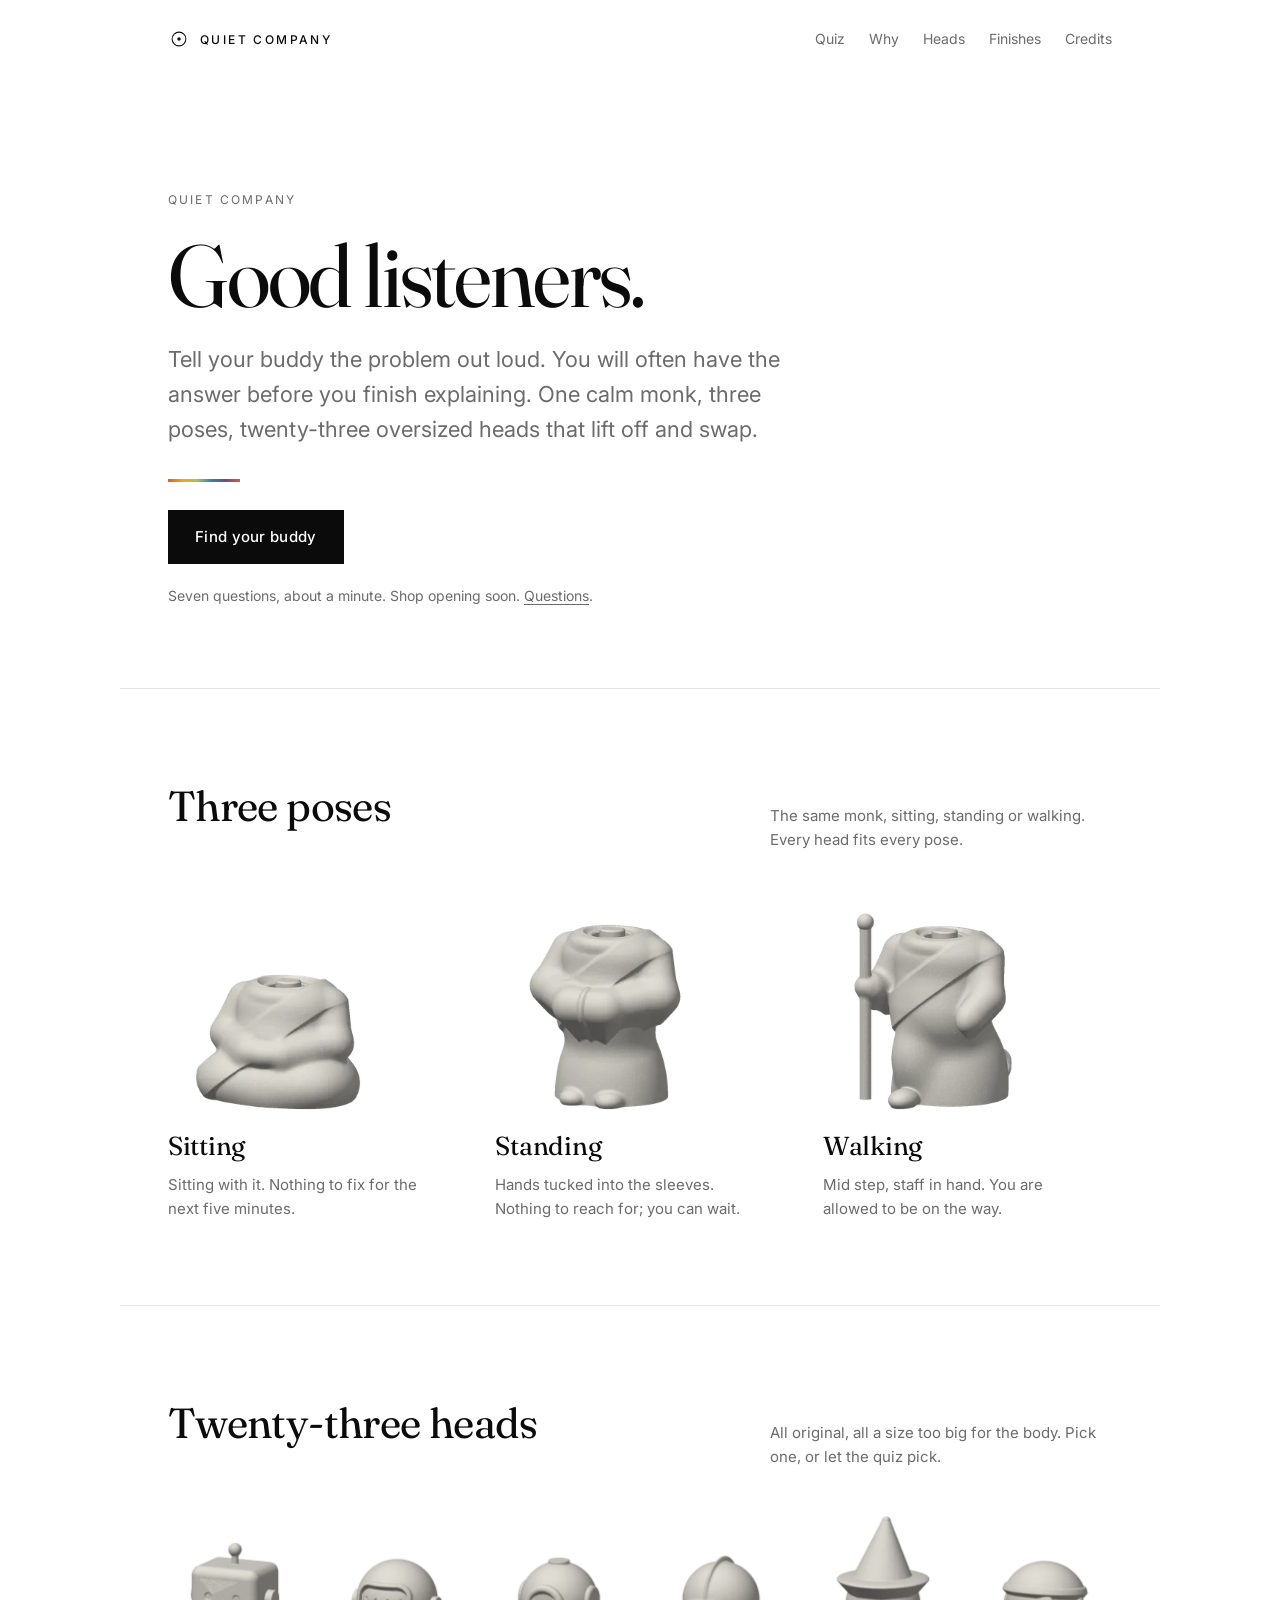
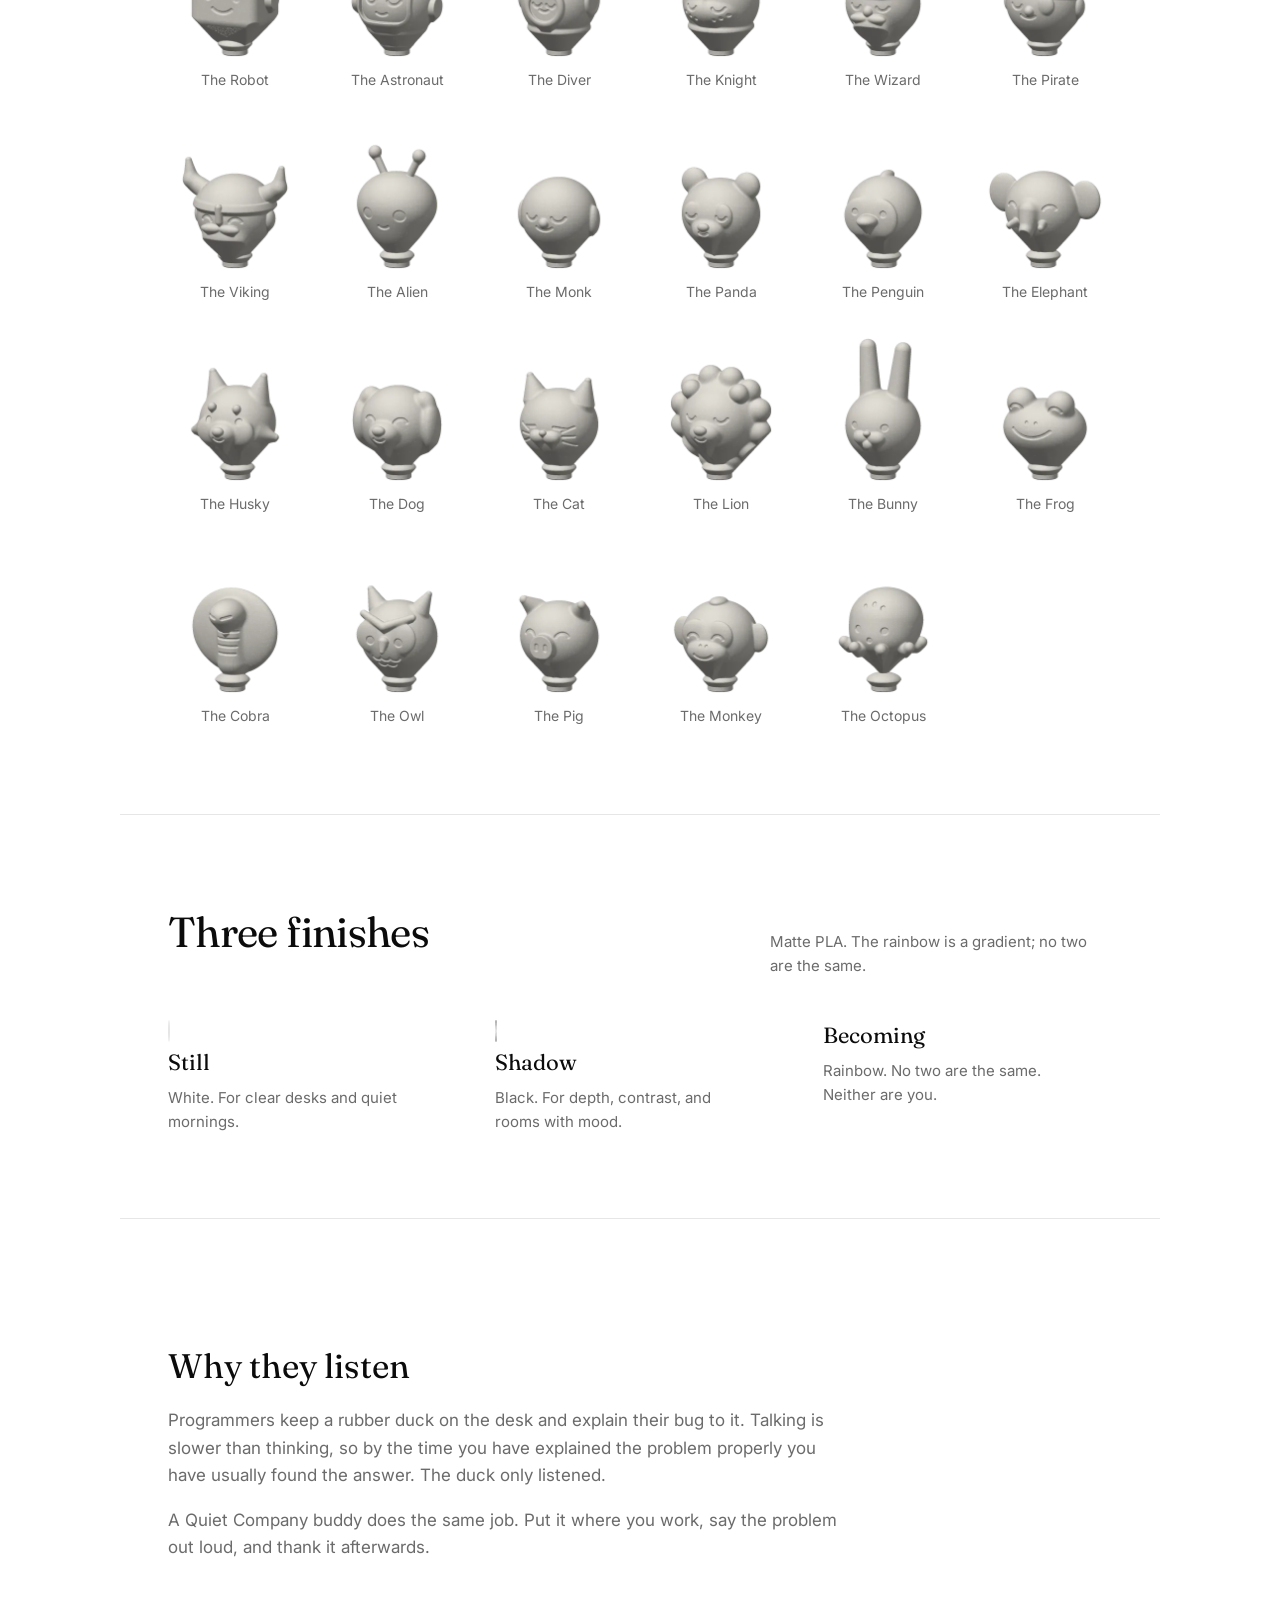
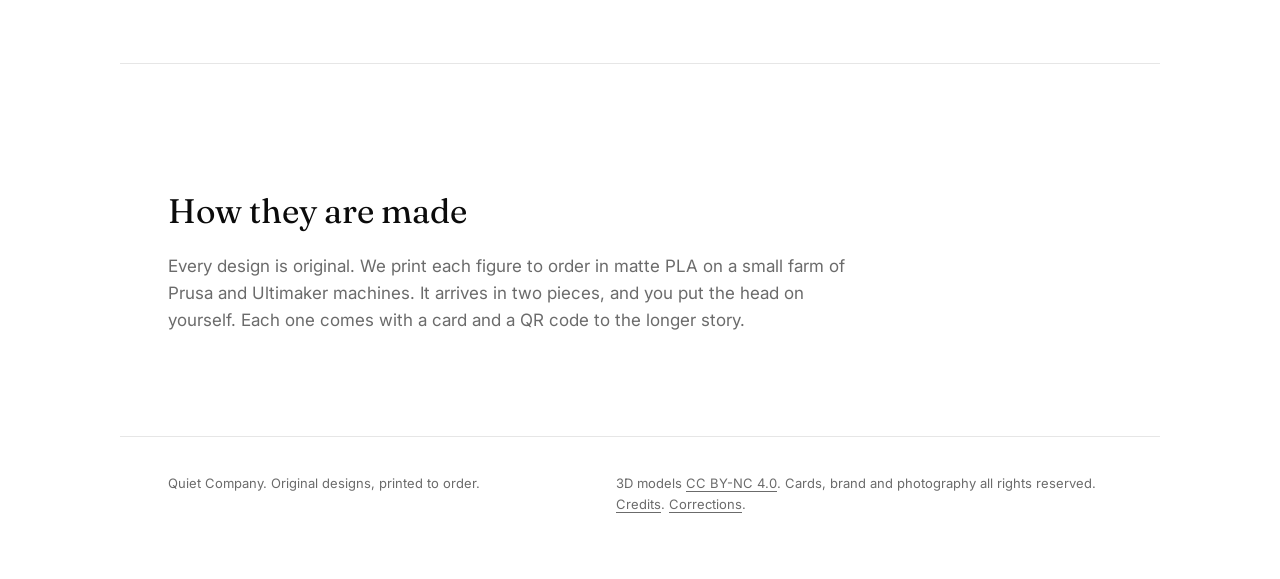
==== index.html @ 7c682c42 "feat: rename to Quiet Company and pitch the buddies as listeners Replace Stillpoint Studio with Quie" ====
<!doctype html>
<html lang="en">
<head>
<meta charset="utf-8">
<meta name="viewport" content="width=device-width, initial-scale=1">
<title>Quiet Company | desk buddies that listen</title>
<meta name="description" content="Desk buddies that listen. One calm monk, three poses, twenty-three oversized heads that swap. Original 3D-printed figures, printed to order.">
<meta name="theme-color" content="#ffffff">
<link rel="icon" href="assets/favicon.svg" type="image/svg+xml">
<link rel="preconnect" href="https://fonts.googleapis.com">
<link rel="preconnect" href="https://fonts.gstatic.com" crossorigin>
<link href="https://fonts.googleapis.com/css2?family=Fraunces:opsz,wght@9..144,400;9..144,500&amp;family=Inter:wght@400;500&amp;display=swap" rel="stylesheet">
<link rel="stylesheet" href="assets/style.css">
<meta property="og:title" content="Quiet Company | desk buddies that listen">
<meta property="og:description" content="Tell your buddy the problem. They listen.">
<meta property="og:type" content="website">
</head>
<body>
<a class="skip" href="#main">Skip to content</a>

<header class="site-header">
  <a class="wordmark" href="index.html" aria-label="Quiet Company home">
    <svg class="mark" viewBox="0 0 32 32" fill="none" aria-hidden="true" focusable="false">
      <circle cx="16" cy="16" r="10" stroke="currentColor" stroke-width="1.5"/>
      <circle cx="16" cy="16" r="2.5" fill="currentColor"/>
    </svg>
    <span>QUIET COMPANY</span>
  </a>
  <nav aria-label="Primary">
    <a href="quiz.html">Quiz</a>
    <a href="#listening">Why</a>
    <a href="#heads">Heads</a>
    <a href="#finishes">Finishes</a>
    <a href="credits.html">Credits</a>
  </nav>
</header>

<main id="main">

  <section class="hero">
    <p class="eyebrow">Quiet Company</p>
    <h1>Good listeners.</h1>
    <p class="lede">Tell your buddy the problem out loud. You will often have the answer before you finish explaining. One calm monk, three poses, twenty-three oversized heads that lift off and swap.</p>
    <div class="rule" aria-hidden="true"></div>
    <p><a class="button" href="quiz.html">Find your buddy</a></p>
    <p class="availability">Seven questions, about a minute. Shop opening soon. <a href="credits.html#contact">Questions</a>.</p>
  </section>

  <section id="poses" class="section">
    <div class="section-head">
      <h2>Three poses</h2>
      <p>The same monk, sitting, standing or walking. Every head fits every pose.</p>
    </div>
    <div class="grid" id="js-poses"></div>
  </section>

  <section id="heads" class="section">
    <div class="section-head">
      <h2>Twenty-three heads</h2>
      <p>All original, all a size too big for the body. Pick one, or let the quiz pick.</p>
    </div>
    <div class="tiles" id="js-gallery"></div>
    <noscript><p class="lede">The gallery and the quiz need JavaScript. Nothing is tracked and nothing is sent anywhere.</p></noscript>
  </section>

  <section id="finishes" class="section">
    <div class="section-head">
      <h2>Three finishes</h2>
      <p>Matte PLA. The rainbow is a gradient; no two are the same.</p>
    </div>
    <div class="finishes">
      <div class="finish">
        <span class="swatch still" aria-hidden="true"></span>
        <h3>Still</h3>
        <p>White. For clear desks and quiet mornings.</p>
      </div>
      <div class="finish">
        <span class="swatch shadow" aria-hidden="true"></span>
        <h3>Shadow</h3>
        <p>Black. For depth, contrast, and rooms with mood.</p>
      </div>
      <div class="finish">
        <span class="swatch becoming" aria-hidden="true"></span>
        <h3>Becoming</h3>
        <p>Rainbow. No two are the same. Neither are you.</p>
      </div>
    </div>
  </section>

  <section id="listening" class="section prose">
    <h2>Why they listen</h2>
    <p>Programmers keep a rubber duck on the desk and explain their bug to it. Talking is slower than thinking, so by the time you have explained the problem properly you have usually found the answer. The duck only listened.</p>
    <p>A Quiet Company buddy does the same job. Put it where you work, say the problem out loud, and thank it afterwards.</p>
  </section>

  <section class="section prose">
    <h2>How they are made</h2>
    <p>Every design is original. We print each figure to order in matte PLA on a small farm of Prusa and Ultimaker machines. It arrives in two pieces, and you put the head on yourself. Each one comes with a card and a QR code to the longer story.</p>
  </section>

</main>

<footer class="site-footer">
  <p>Quiet Company. Original designs, printed to order.</p>
  <p>3D models <a href="credits.html#models">CC BY-NC 4.0</a>. Cards, brand and photography all rights reserved. <a href="credits.html">Credits</a>. <a href="https://github.com/michael-borck/quiet-company-open/issues">Corrections</a>.</p>
</footer>

<script src="assets/buddies.js"></script>
<script src="assets/site.js"></script>
</body>
</html>
---- assets/style.css ----
:root {
  --paper: #ffffff;
  --ink: #0b0b0b;
  --muted: #6b6b6b;
  --line: #e6e6e6;
  --rainbow: linear-gradient(90deg, #e4572e, #f3a712, #a8c256, #2e86ab, #6a4c93, #e4572e);
  --max: 1040px;
  --pad: clamp(20px, 5vw, 48px);
  --sans: "Inter", -apple-system, BlinkMacSystemFont, "Segoe UI", Helvetica, Arial, sans-serif;
  --serif: "Fraunces", Georgia, "Times New Roman", serif;
}

@media (prefers-color-scheme: dark) {
  :root {
    --paper: #0b0b0b;
    --ink: #f4f4f4;
    --muted: #a3a3a3;
    --line: #242424;
  }
}

*, *::before, *::after { box-sizing: border-box; }

html { scroll-behavior: smooth; }

body {
  margin: 0;
  background: var(--paper);
  color: var(--ink);
  font-family: var(--sans);
  font-size: 17px;
  line-height: 1.6;
  -webkit-font-smoothing: antialiased;
  text-rendering: optimizeLegibility;
}

a { color: inherit; }
img, svg { display: block; max-width: 100%; }

.skip {
  position: absolute;
  left: -9999px;
  top: 0;
  z-index: 10;
  padding: 12px 16px;
  background: var(--ink);
  color: var(--paper);
}
.skip:focus { left: 16px; top: 16px; }

:focus-visible { outline: 2px solid var(--ink); outline-offset: 4px; }

/* Header */

.site-header {
  max-width: var(--max);
  margin: 0 auto;
  padding: 28px var(--pad);
  display: flex;
  align-items: center;
  justify-content: space-between;
  gap: 24px;
}

.wordmark {
  display: inline-flex;
  align-items: center;
  gap: 10px;
  text-decoration: none;
  font-size: 12px;
  font-weight: 500;
  letter-spacing: 0.2em;
}

.mark { width: 22px; height: 22px; color: var(--ink); }

nav { display: flex; gap: 24px; font-size: 14px; }
nav a { color: var(--muted); text-decoration: none; }
nav a:hover { color: var(--ink); }

/* Type */

h1, h2, h3 { font-family: var(--serif); font-weight: 400; }

.eyebrow {
  margin: 0 0 22px;
  font-size: 12px;
  letter-spacing: 0.18em;
  text-transform: uppercase;
  color: var(--muted);
}

/* Home */

.hero {
  max-width: var(--max);
  margin: 0 auto;
  padding: clamp(48px, 9vw, 112px) var(--pad) clamp(40px, 7vw, 80px);
}

.hero h1 {
  margin: 0 0 24px;
  font-size: clamp(42px, 7.2vw, 88px);
  line-height: 0.98;
  letter-spacing: -0.025em;
  max-width: 13ch;
  text-wrap: balance;
}

.lede {
  margin: 0 0 32px;
  max-width: 44ch;
  font-size: clamp(18px, 2.2vw, 22px);
  color: var(--muted);
}

.rule {
  width: 72px;
  height: 3px;
  margin: 0 0 28px;
  background: var(--rainbow);
}

.availability { margin: 0; font-size: 14px; color: var(--muted); }
.availability a { text-underline-offset: 3px; }

.section {
  max-width: var(--max);
  margin: 0 auto;
  padding: clamp(44px, 7vw, 84px) var(--pad);
  border-top: 1px solid var(--line);
}

.section-head {
  display: flex;
  align-items: baseline;
  justify-content: space-between;
  gap: 28px;
  margin-bottom: 40px;
}

.section-head h2 {
  margin: 0;
  font-size: clamp(30px, 4vw, 42px);
  letter-spacing: -0.015em;
}

.section-head p {
  margin: 0;
  max-width: 38ch;
  font-size: 15px;
  color: var(--muted);
}

.grid {
  display: grid;
  grid-template-columns: repeat(3, 1fr);
  gap: clamp(20px, 3vw, 40px);
}

.card { display: block; padding-top: 8px; text-decoration: none; }
.card svg { width: 100%; max-width: 170px; height: auto; margin: 0 0 22px; color: var(--ink); }
.card h3 { margin: 0 0 6px; font-size: 26px; letter-spacing: -0.01em; }
.card p { margin: 0 0 16px; max-width: 30ch; font-size: 15px; color: var(--muted); }

.more {
  font-size: 12px;
  letter-spacing: 0.08em;
  text-transform: uppercase;
  color: var(--muted);
}
.card:hover .more { color: var(--ink); text-decoration: underline; text-underline-offset: 4px; }

.finishes {
  display: grid;
  grid-template-columns: repeat(3, 1fr);
  gap: clamp(20px, 3vw, 40px);
}

.finish h3 { margin: 0 0 6px; font-size: 22px; }
.finish p { margin: 0; max-width: 28ch; font-size: 15px; color: var(--muted); }

.swatch {
  width: 44px;
  height: 44px;
  margin-bottom: 18px;
  border-radius: 50%;
  border: 1px solid var(--line);
}
.swatch.still { background: #ffffff; }
.swatch.shadow { background: #0b0b0b; }
.swatch.becoming { background: var(--rainbow); border: 0; }

.prose h2 { margin: 36px 0 14px; font-size: clamp(26px, 3.2vw, 34px); }
.prose p { margin: 0 0 18px; max-width: 62ch; color: var(--muted); }
.prose h1 + p { font-size: clamp(18px, 2.2vw, 21px); }
.prose a { text-underline-offset: 3px; }

/* Figure pages */

.figure {
  max-width: var(--max);
  margin: 0 auto;
  padding: clamp(32px, 6vw, 72px) var(--pad) clamp(48px, 8vw, 96px);
  display: grid;
  grid-template-columns: minmax(0, 320px) minmax(0, 1fr);
  gap: clamp(32px, 6vw, 72px);
  align-items: start;
}

.figure-art svg { width: 100%; height: auto; color: var(--ink); }

.figure-copy h1 {
  margin: 0 0 14px;
  font-size: clamp(42px, 6vw, 68px);
  line-height: 1;
  letter-spacing: -0.02em;
}

.figure-copy .lede { margin-bottom: 28px; }
.figure-copy p { max-width: 56ch; }

.figure-copy h2 {
  margin: 34px 0 8px;
  font-family: var(--sans);
  font-size: 12px;
  font-weight: 500;
  letter-spacing: 0.16em;
  text-transform: uppercase;
  color: var(--muted);
}

.practice {
  margin: 28px 0;
  padding-left: 18px;
  border-left: 2px solid var(--ink);
}
.practice p { margin: 0; color: var(--ink); }

.specs { list-style: none; padding: 0; margin: 0; font-size: 15px; }
.specs li {
  display: flex;
  justify-content: space-between;
  gap: 20px;
  padding: 9px 0;
  border-bottom: 1px solid var(--line);
  color: var(--muted);
}
.specs li span:first-child { color: var(--ink); }

.back {
  display: inline-block;
  margin-top: 40px;
  font-size: 13px;
  letter-spacing: 0.06em;
  text-transform: uppercase;
  text-decoration: none;
  color: var(--muted);
}
.back:hover { color: var(--ink); }

/* Simple pages */

.page {
  max-width: var(--max);
  margin: 0 auto;
  padding: clamp(48px, 8vw, 96px) var(--pad);
}

.page h1 {
  margin: 0 0 24px;
  font-size: clamp(40px, 6vw, 64px);
  line-height: 1.02;
  letter-spacing: -0.02em;
}

.notfound {
  max-width: var(--max);
  margin: 0 auto;
  padding: clamp(64px, 12vw, 160px) var(--pad);
  min-height: 50vh;
}
.notfound h1 { margin: 0 0 18px; font-size: clamp(42px, 8vw, 80px); }
.notfound p { max-width: 40ch; color: var(--muted); }

/* Footer */

.site-footer {
  max-width: var(--max);
  margin: 0 auto;
  padding: 36px var(--pad) 64px;
  border-top: 1px solid var(--line);
  display: flex;
  justify-content: space-between;
  gap: 24px;
  flex-wrap: wrap;
  font-size: 13px;
  color: var(--muted);
}
.site-footer p { margin: 0; max-width: 62ch; }
.site-footer a { text-underline-offset: 3px; }

.small { font-size: 12px; }


/* Buttons, gallery, quiz, buddy card */

.button {
  display: inline-block;
  padding: 14px 26px;
  border: 1.5px solid var(--ink);
  background: var(--ink);
  color: var(--paper);
  font-size: 15px;
  font-weight: 500;
  letter-spacing: 0.02em;
  text-decoration: none;
}
.button:hover { background: var(--paper); color: var(--ink); }
.hero .button { margin-bottom: 4px; }

img { height: auto; }

.pose img { width: 100%; max-width: 220px; margin: 0 0 14px; }
.pose h3 { margin: 0 0 6px; font-size: 26px; letter-spacing: -0.01em; }
.pose p { margin: 0; max-width: 30ch; font-size: 15px; color: var(--muted); }

.tiles {
  display: grid;
  grid-template-columns: repeat(auto-fill, minmax(132px, 1fr));
  gap: clamp(14px, 2.4vw, 28px);
}
.tile { display: block; text-decoration: none; text-align: center; }
.tile img { width: 100%; max-width: 150px; margin: 0 auto 8px; transition: transform 0.2s ease; }
.tile:hover img { transform: translateY(-4px); }
.tile-name { font-size: 14px; color: var(--muted); }
.tile:hover .tile-name { color: var(--ink); text-decoration: underline; text-underline-offset: 4px; }

.quiz { max-width: 720px; min-height: 60vh; }
.quiz-q { outline: none; }
.options { display: grid; gap: 12px; margin: 8px 0 28px; }
.option {
  width: 100%;
  padding: 16px 20px;
  border: 1px solid var(--line);
  background: transparent;
  color: var(--ink);
  font: inherit;
  text-align: left;
  cursor: pointer;
}
.option:hover, .option:focus-visible { border-color: var(--ink); }
button.plain { border: 0; background: none; padding: 0; margin-top: 0; font-family: inherit; cursor: pointer; }

.buddy-art img { width: 100%; max-width: 300px; margin: 0 auto; }
.switch { display: flex; gap: 0; margin: 0 0 18px; flex-wrap: wrap; }
.switch a {
  padding: 8px 16px;
  border: 1px solid var(--line);
  margin-right: -1px;
  font-size: 14px;
  color: var(--muted);
  text-decoration: none;
}
.switch a:hover { color: var(--ink); }
.switch a.on { border-color: var(--ink); color: var(--ink); position: relative; }
.links { display: flex; gap: 28px; flex-wrap: wrap; margin: 0; }

@media (prefers-reduced-motion: reduce) {
  .tile img { transition: none; }
}

/* Responsive */

@media (max-width: 760px) {
  .grid, .finishes { grid-template-columns: 1fr; }
  .section-head { display: block; }
  .section-head p { margin-top: 10px; }
  .figure { grid-template-columns: 1fr; }
  .figure-art { max-width: 240px; }
  nav { gap: 16px; }
}

@media (prefers-reduced-motion: reduce) {
  html { scroll-behavior: auto; }
}
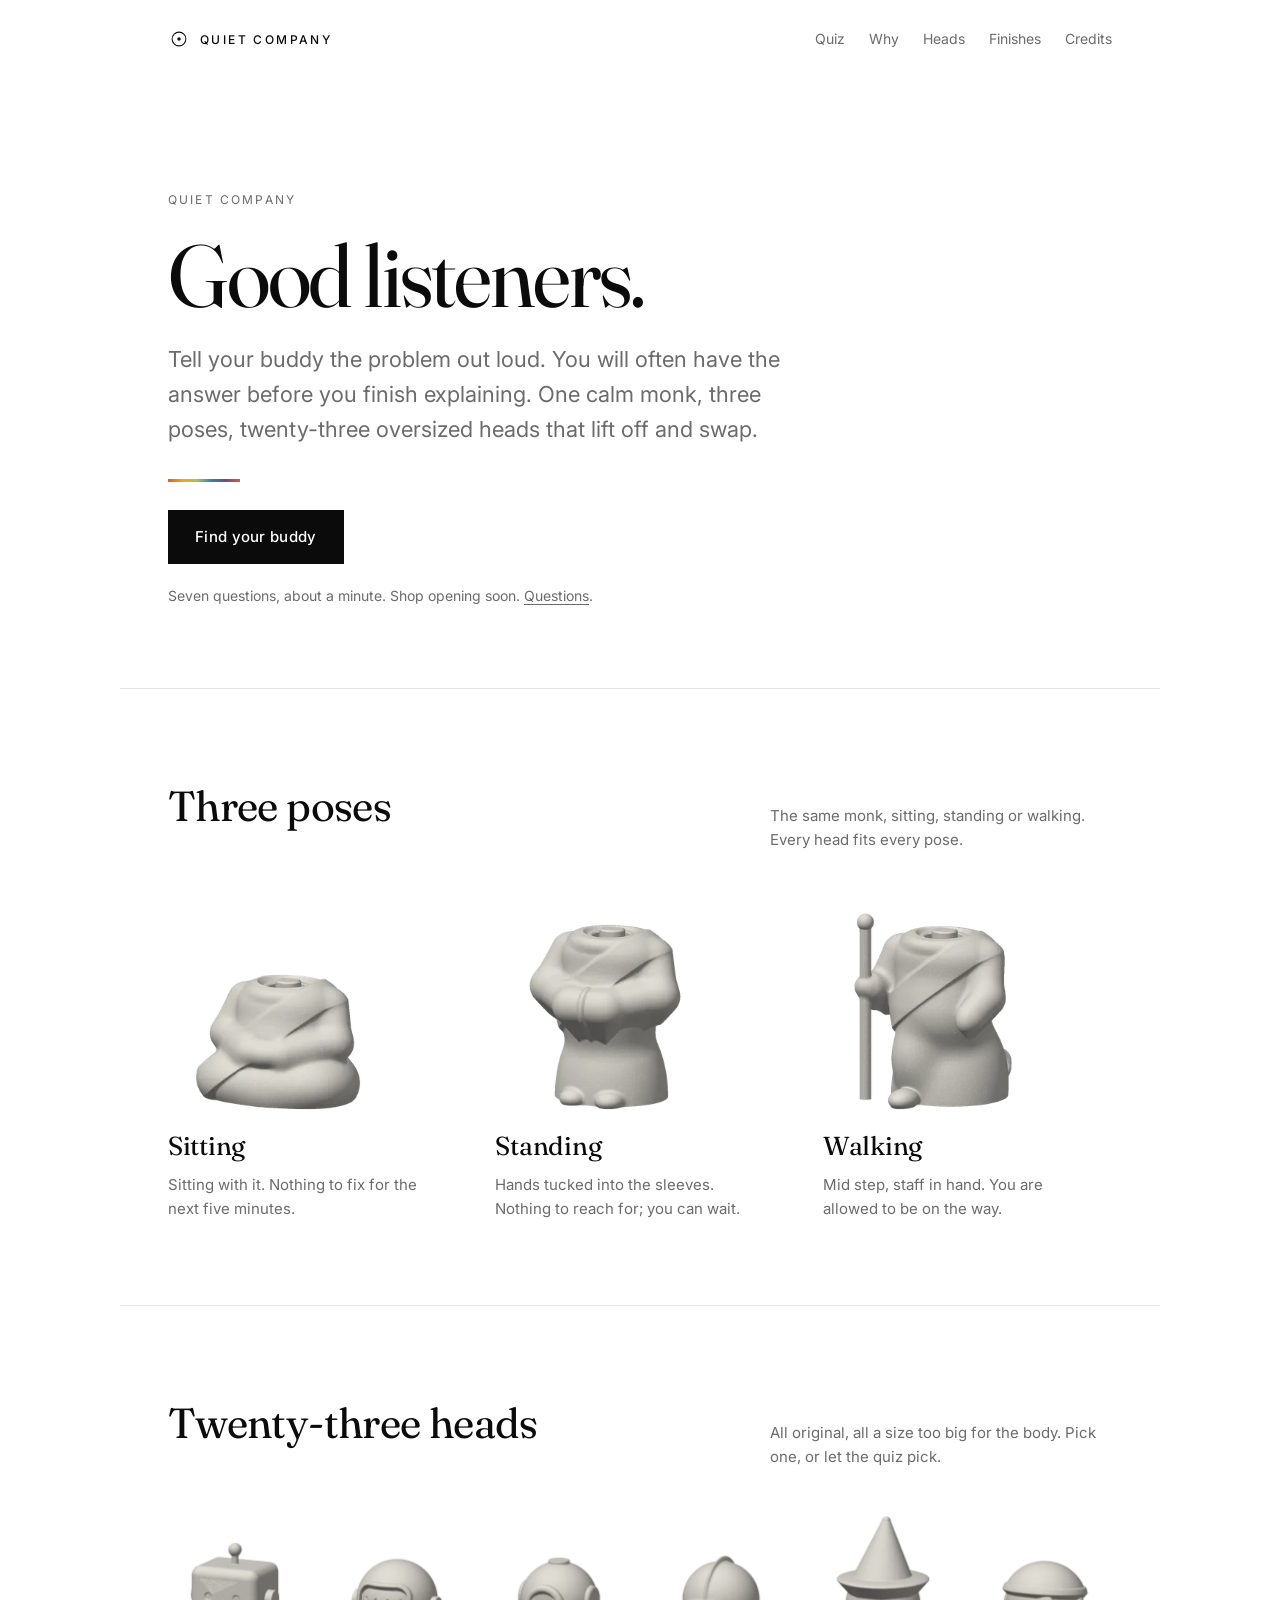
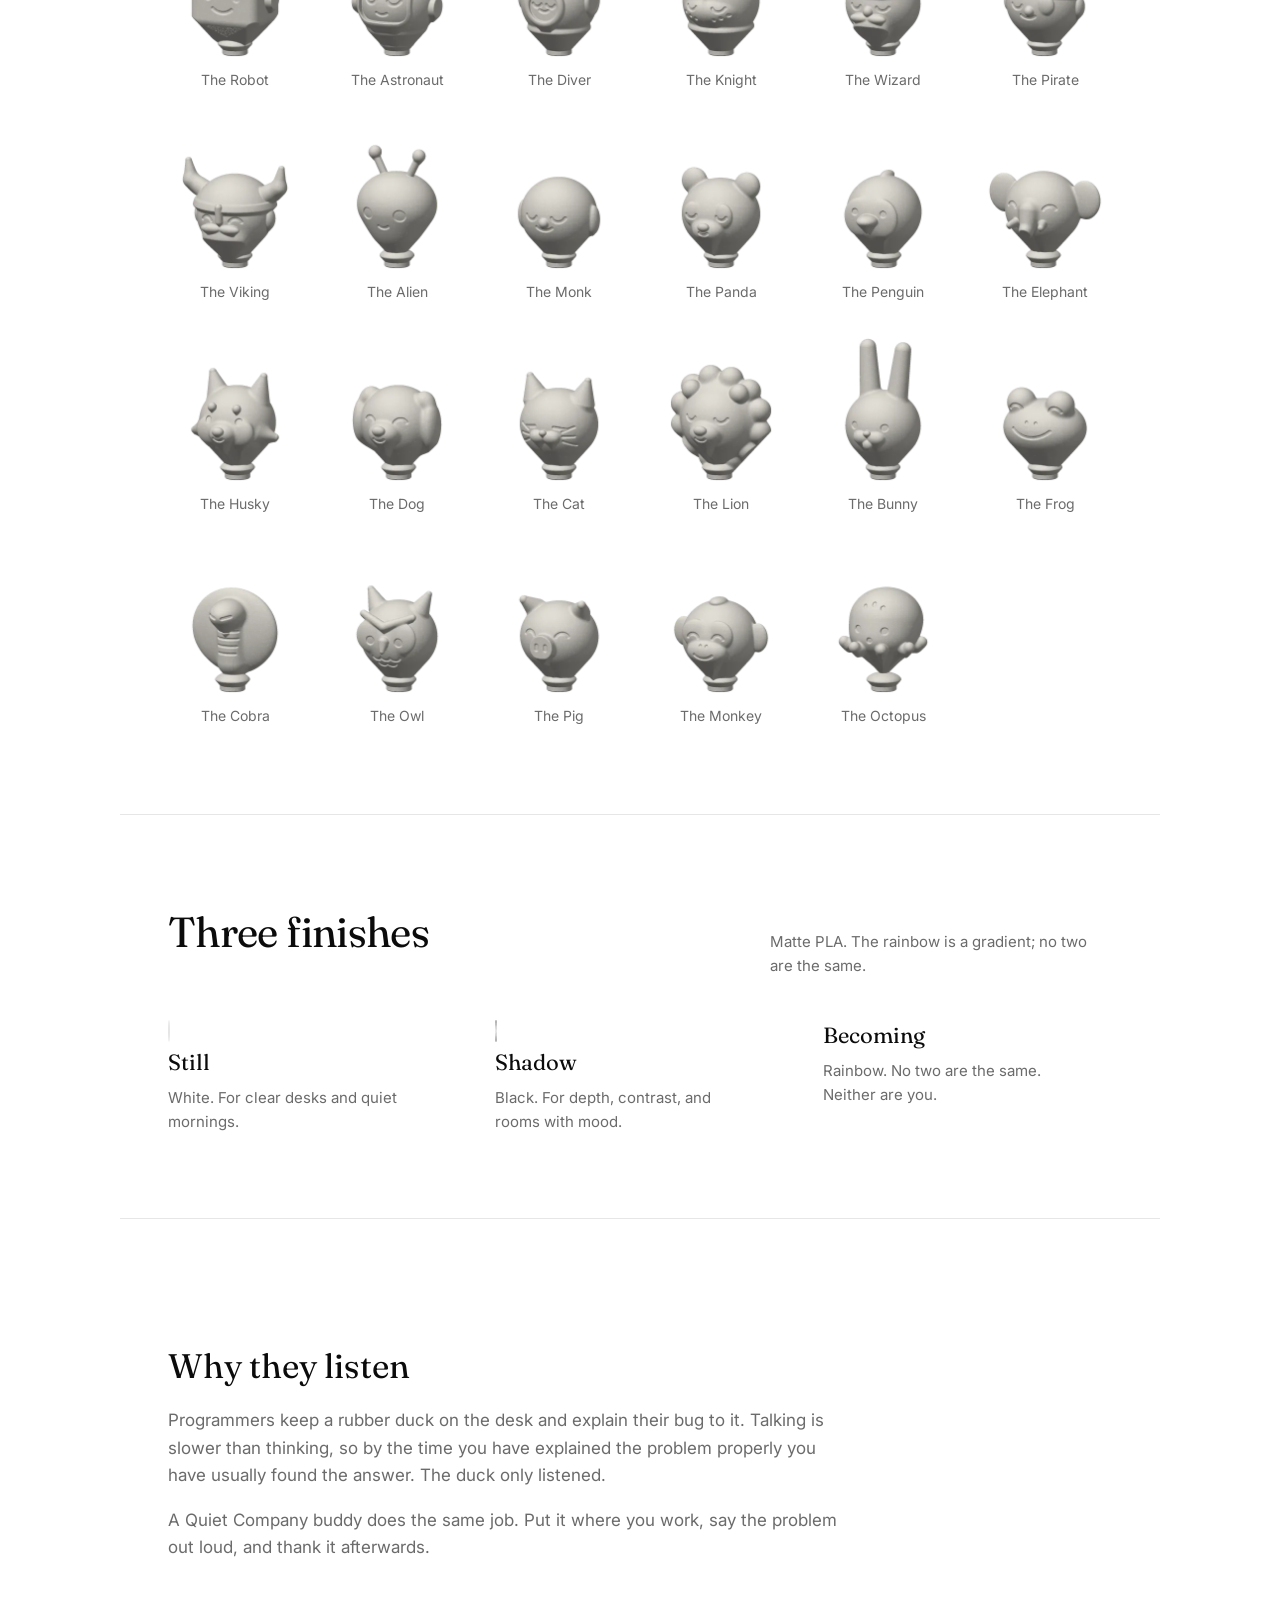
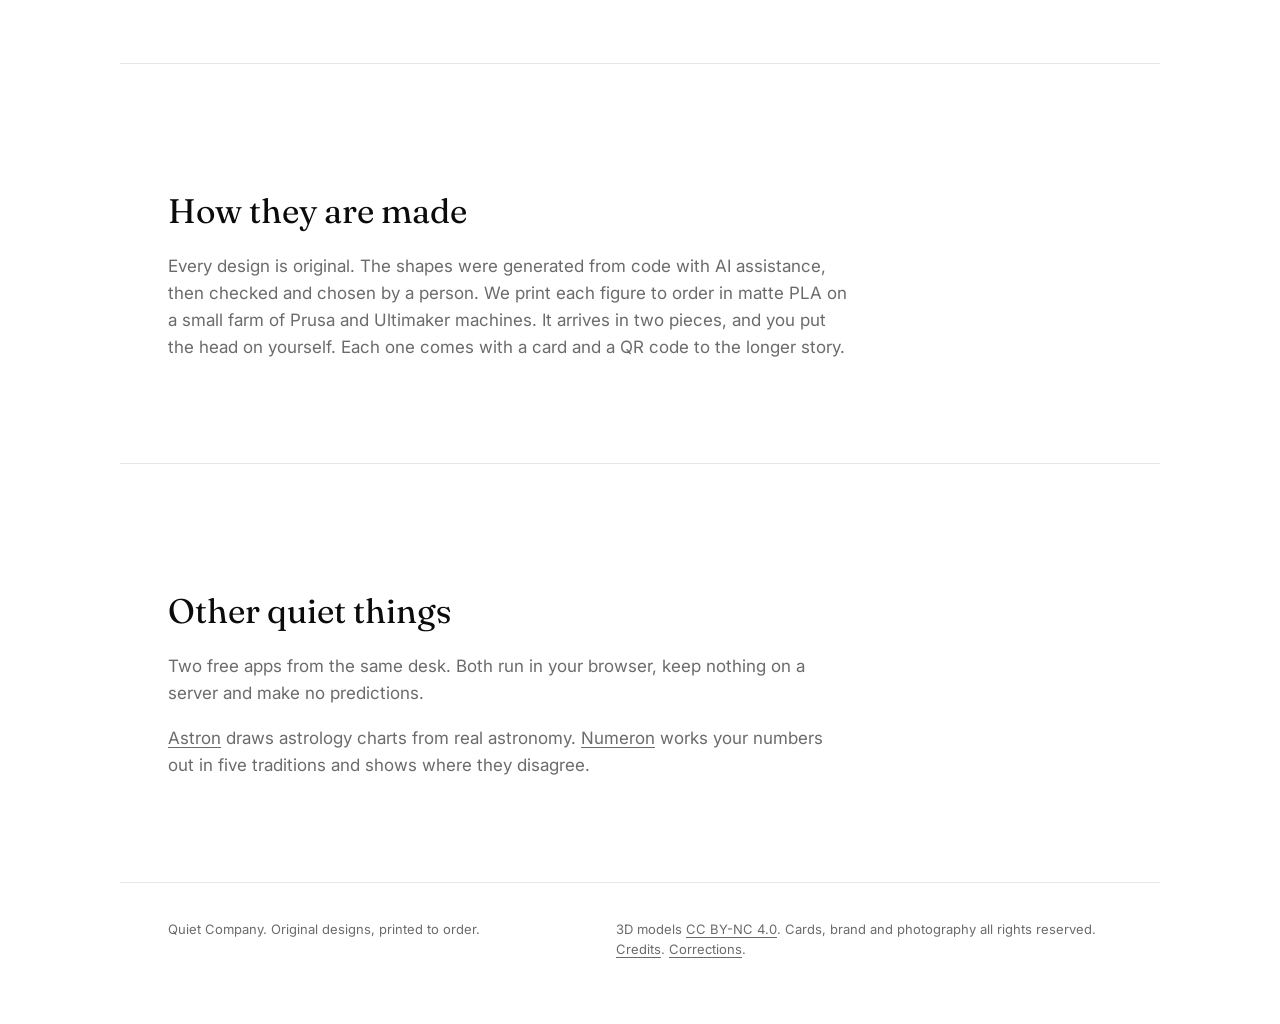
==== commit 766b4659: "feat(site): say how the models were made and link Astron and Numeron Add the AI-assistance sentence " ====
--- a/index.html
+++ b/index.html
@@ -95,7 +95,13 @@
 
   <section class="section prose">
     <h2>How they are made</h2>
-    <p>Every design is original. We print each figure to order in matte PLA on a small farm of Prusa and Ultimaker machines. It arrives in two pieces, and you put the head on yourself. Each one comes with a card and a QR code to the longer story.</p>
+    <p>Every design is original. The shapes were generated from code with AI assistance, then checked and chosen by a person. We print each figure to order in matte PLA on a small farm of Prusa and Ultimaker machines. It arrives in two pieces, and you put the head on yourself. Each one comes with a card and a QR code to the longer story.</p>
+  </section>
+
+  <section class="section prose">
+    <h2>Other quiet things</h2>
+    <p>Two free apps from the same desk. Both run in your browser, keep nothing on a server and make no predictions.</p>
+    <p><a href="https://astron.retroverse.studio/">Astron</a> draws astrology charts from real astronomy. <a href="https://numeron.retroverse.studio/">Numeron</a> works your numbers out in five traditions and shows where they disagree.</p>
   </section>
 
 </main>
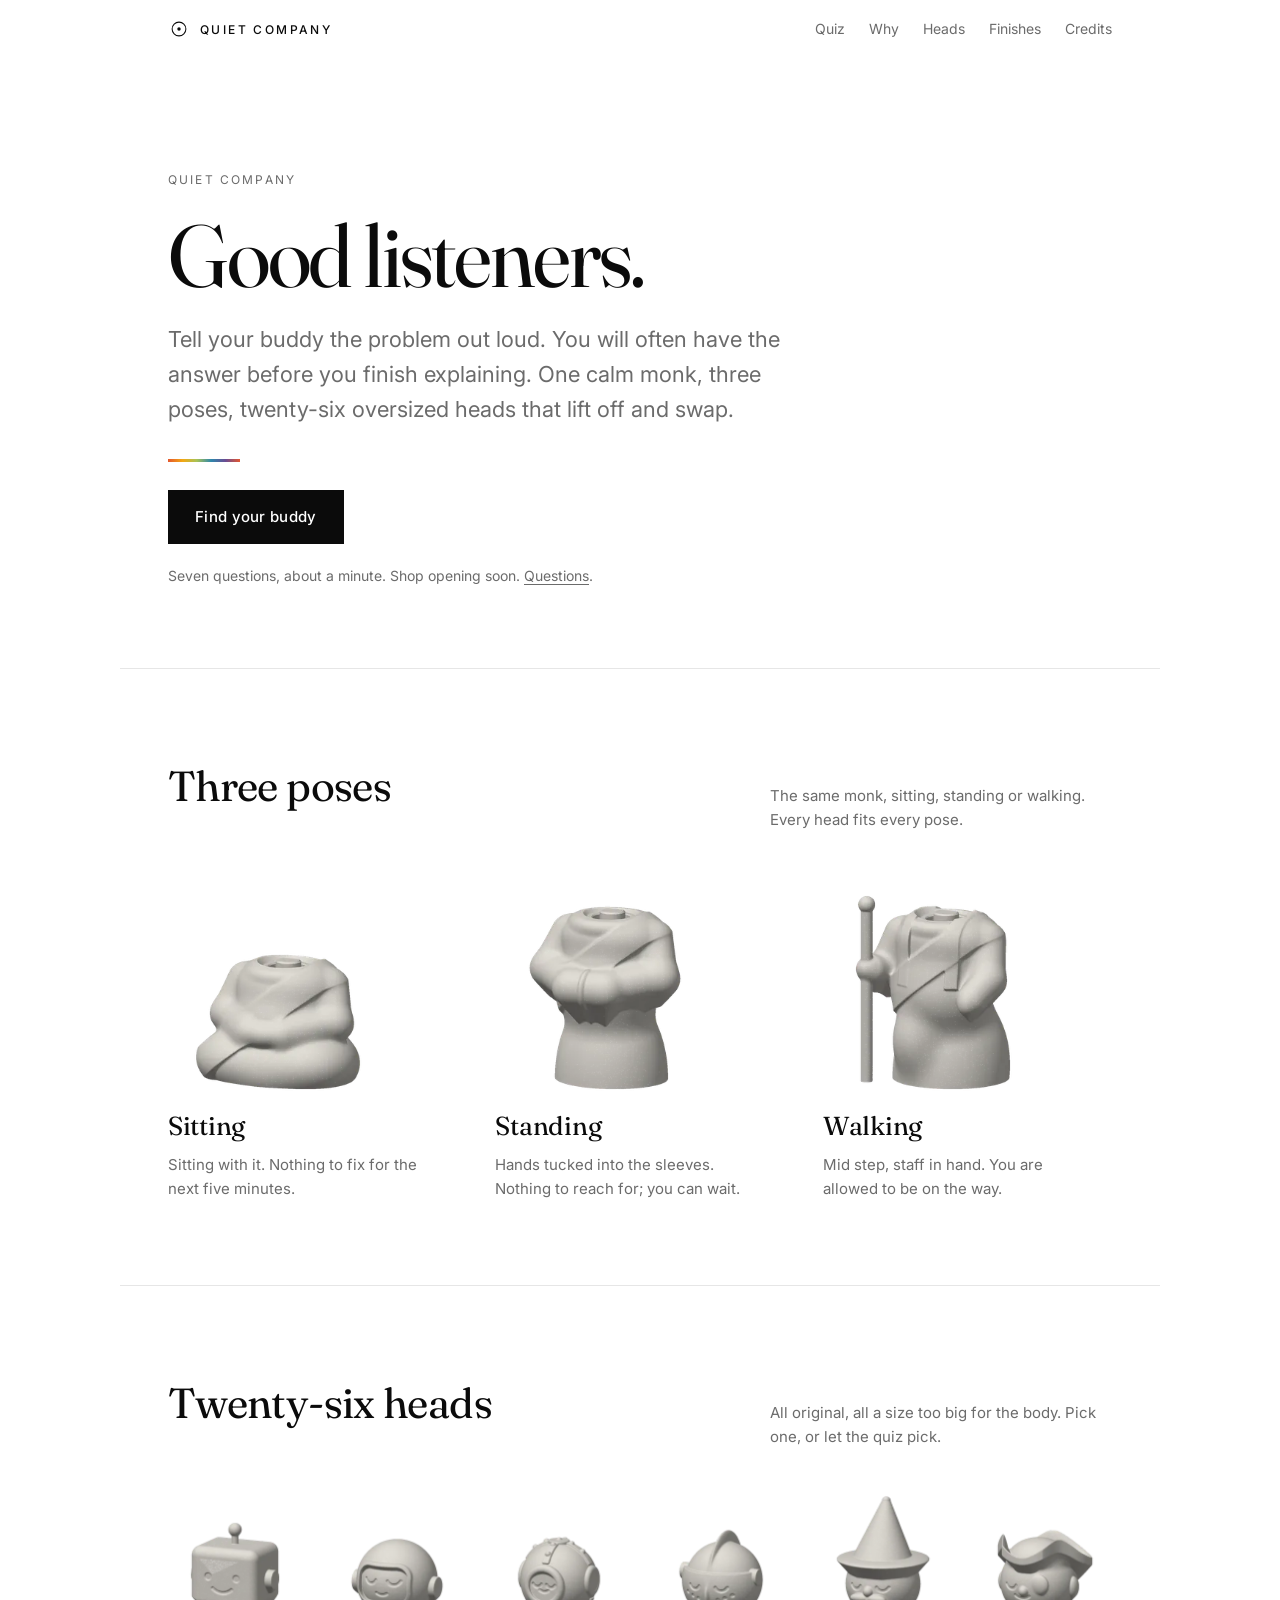
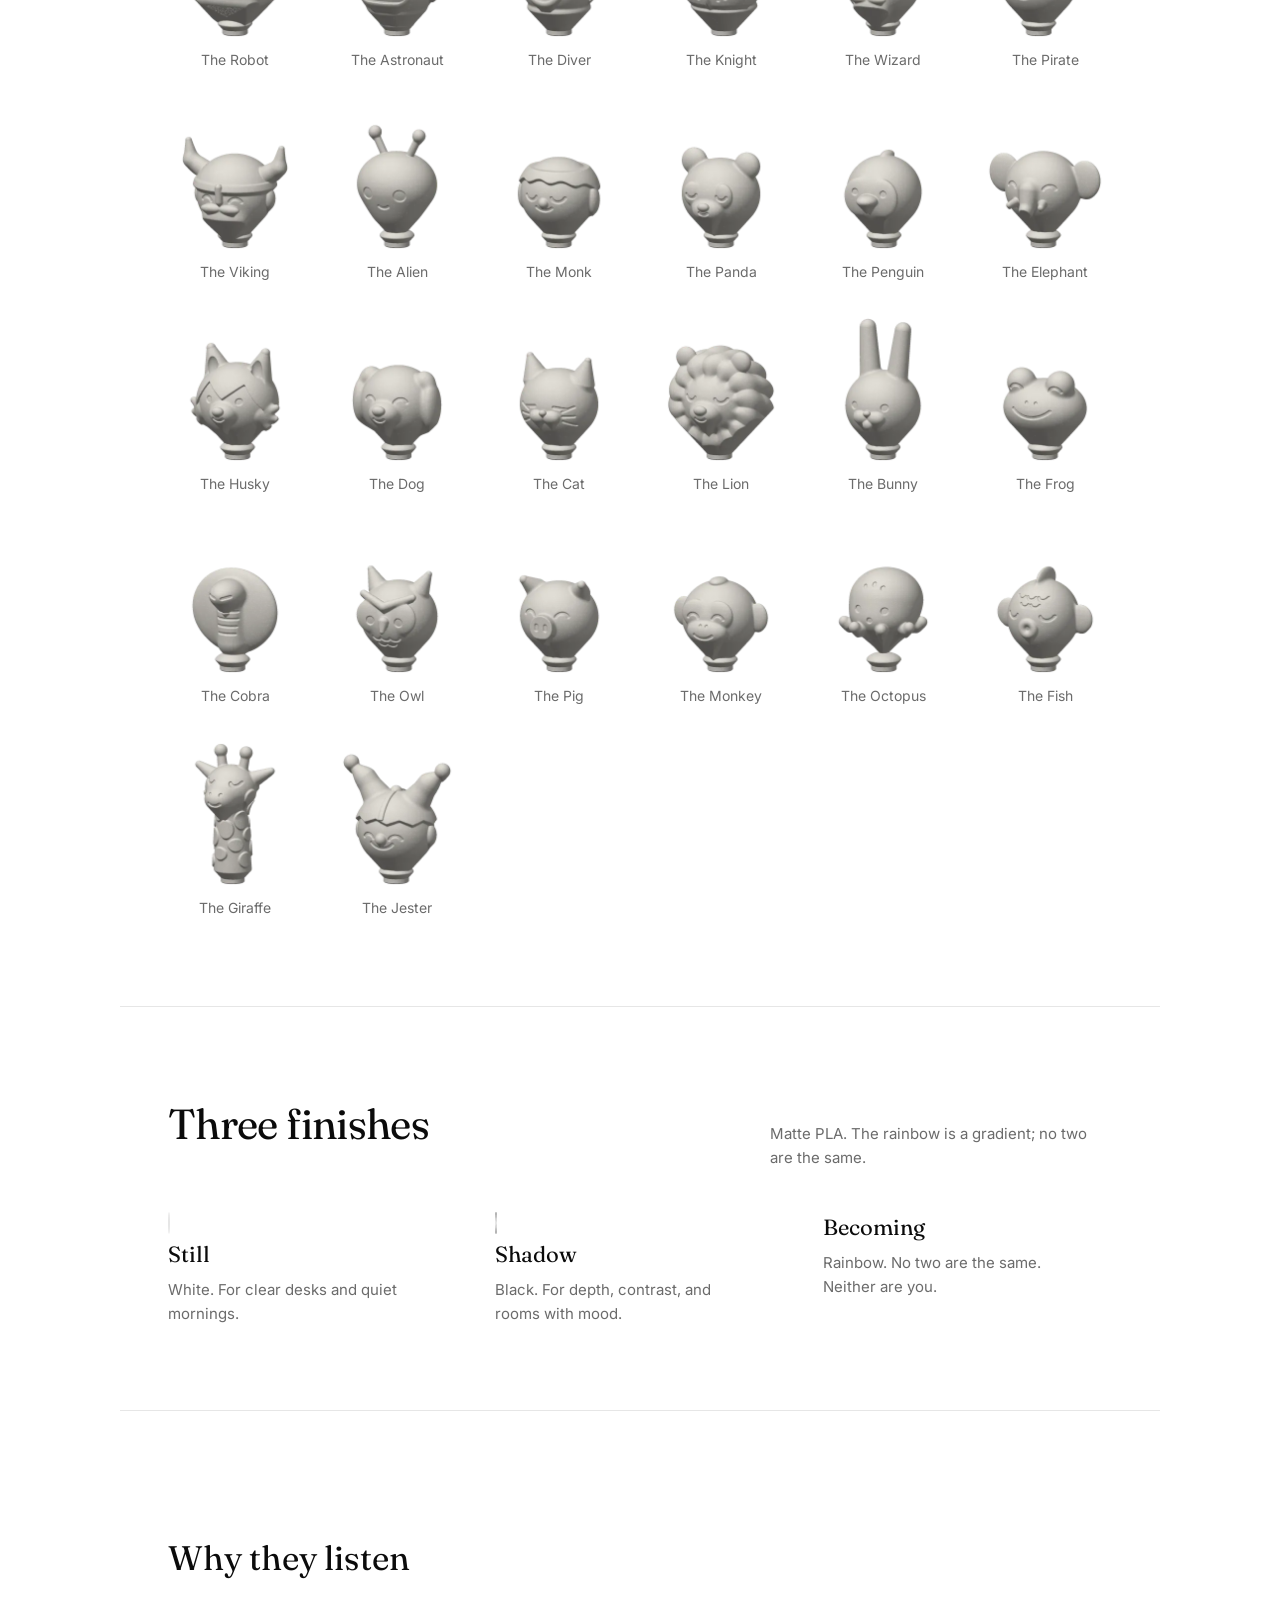
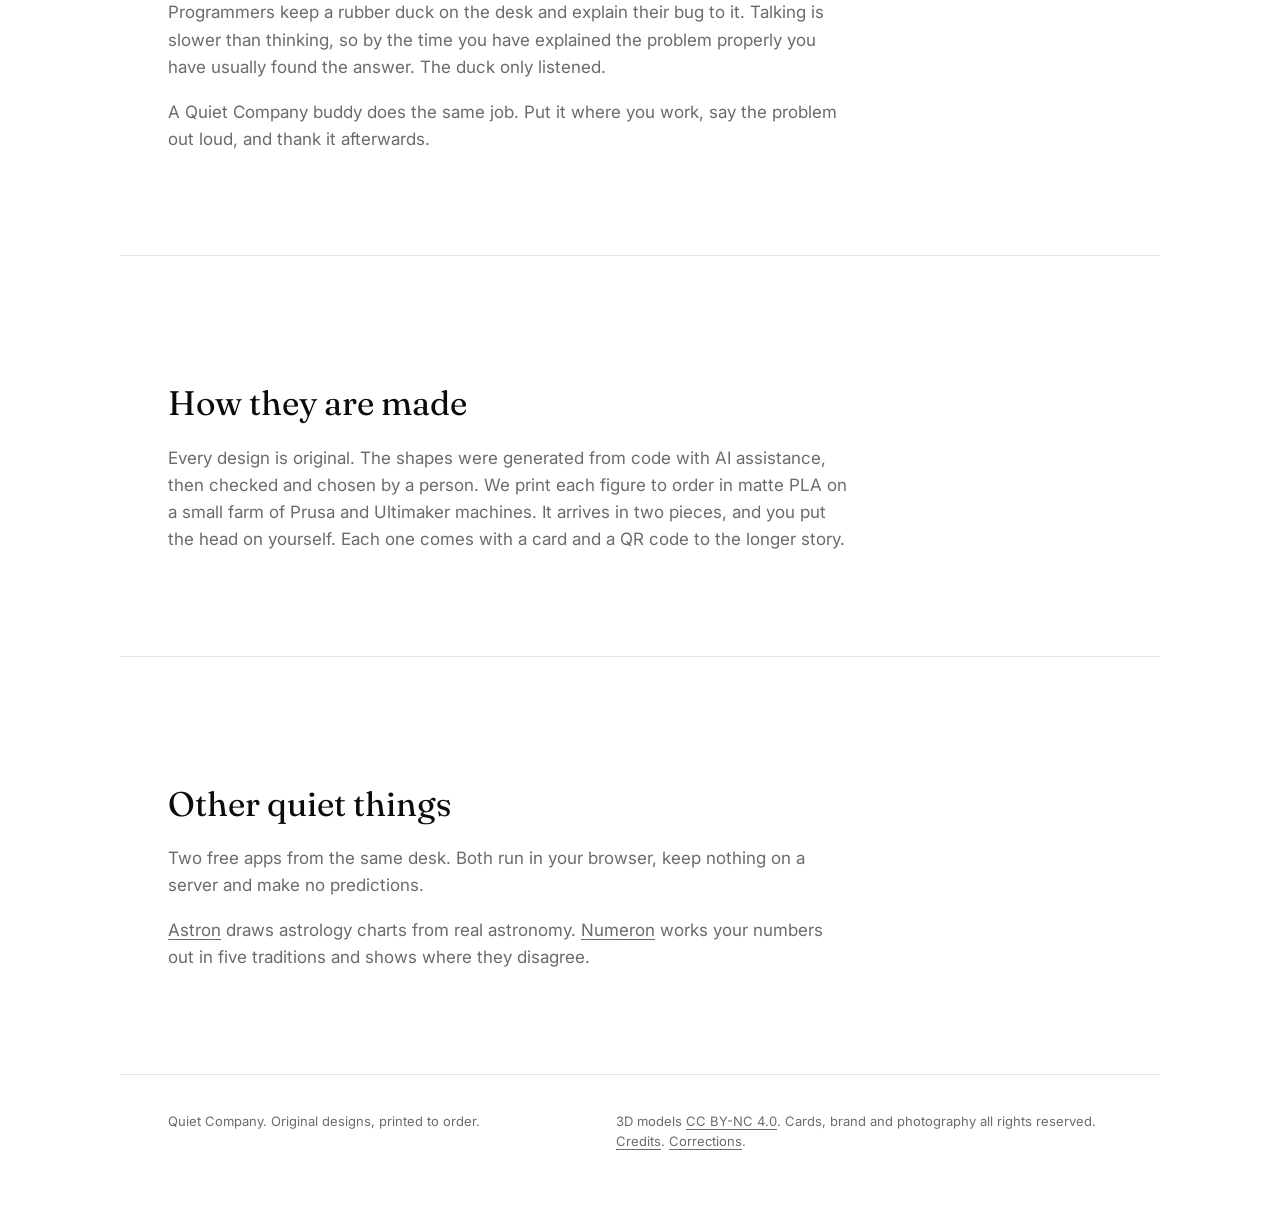
==== commit 11a7b642: "feat: fish, giraffe and jester join; diver, husky and knight reworked (D-031) 26 heads. Card pages s" ====
--- a/index.html
+++ b/index.html
@@ -4,7 +4,7 @@
 <meta charset="utf-8">
 <meta name="viewport" content="width=device-width, initial-scale=1">
 <title>Quiet Company | desk buddies that listen</title>
-<meta name="description" content="Desk buddies that listen. One calm monk, three poses, twenty-three oversized heads that swap. Original 3D-printed figures, printed to order.">
+<meta name="description" content="Desk buddies that listen. One calm monk, three poses, twenty-six oversized heads that swap. Original 3D-printed figures, printed to order.">
 <meta name="theme-color" content="#ffffff">
 <link rel="icon" href="assets/favicon.svg" type="image/svg+xml">
 <link rel="preconnect" href="https://fonts.googleapis.com">
@@ -40,7 +40,7 @@
   <section class="hero">
     <p class="eyebrow">Quiet Company</p>
     <h1>Good listeners.</h1>
-    <p class="lede">Tell your buddy the problem out loud. You will often have the answer before you finish explaining. One calm monk, three poses, twenty-three oversized heads that lift off and swap.</p>
+    <p class="lede">Tell your buddy the problem out loud. You will often have the answer before you finish explaining. One calm monk, three poses, twenty-six oversized heads that lift off and swap.</p>
     <div class="rule" aria-hidden="true"></div>
     <p><a class="button" href="quiz.html">Find your buddy</a></p>
     <p class="availability">Seven questions, about a minute. Shop opening soon. <a href="credits.html#contact">Questions</a>.</p>
@@ -56,7 +56,7 @@
 
   <section id="heads" class="section">
     <div class="section-head">
-      <h2>Twenty-three heads</h2>
+      <h2>Twenty-six heads</h2>
       <p>All original, all a size too big for the body. Pick one, or let the quiz pick.</p>
     </div>
     <div class="tiles" id="js-gallery"></div>
--- a/assets/style.css
+++ b/assets/style.css
@@ -21,7 +21,7 @@
 
 *, *::before, *::after { box-sizing: border-box; }
 
-html { scroll-behavior: smooth; }
+html { scroll-behavior: smooth; scroll-padding-top: 76px; }
 
 body {
   margin: 0;
@@ -53,9 +53,16 @@
 /* Header */
 
 .site-header {
-  max-width: var(--max);
-  margin: 0 auto;
-  padding: 28px var(--pad);
+  position: sticky;
+  top: 0;
+  z-index: 5;
+  max-width: var(--max);
+  margin: 0 auto;
+  padding: 18px var(--pad);
+  background: var(--paper);
+  /* carry the background to both edges of the window */
+  box-shadow: 0 0 0 100vmax var(--paper);
+  clip-path: inset(0 -100vmax);
   display: flex;
   align-items: center;
   justify-content: space-between;
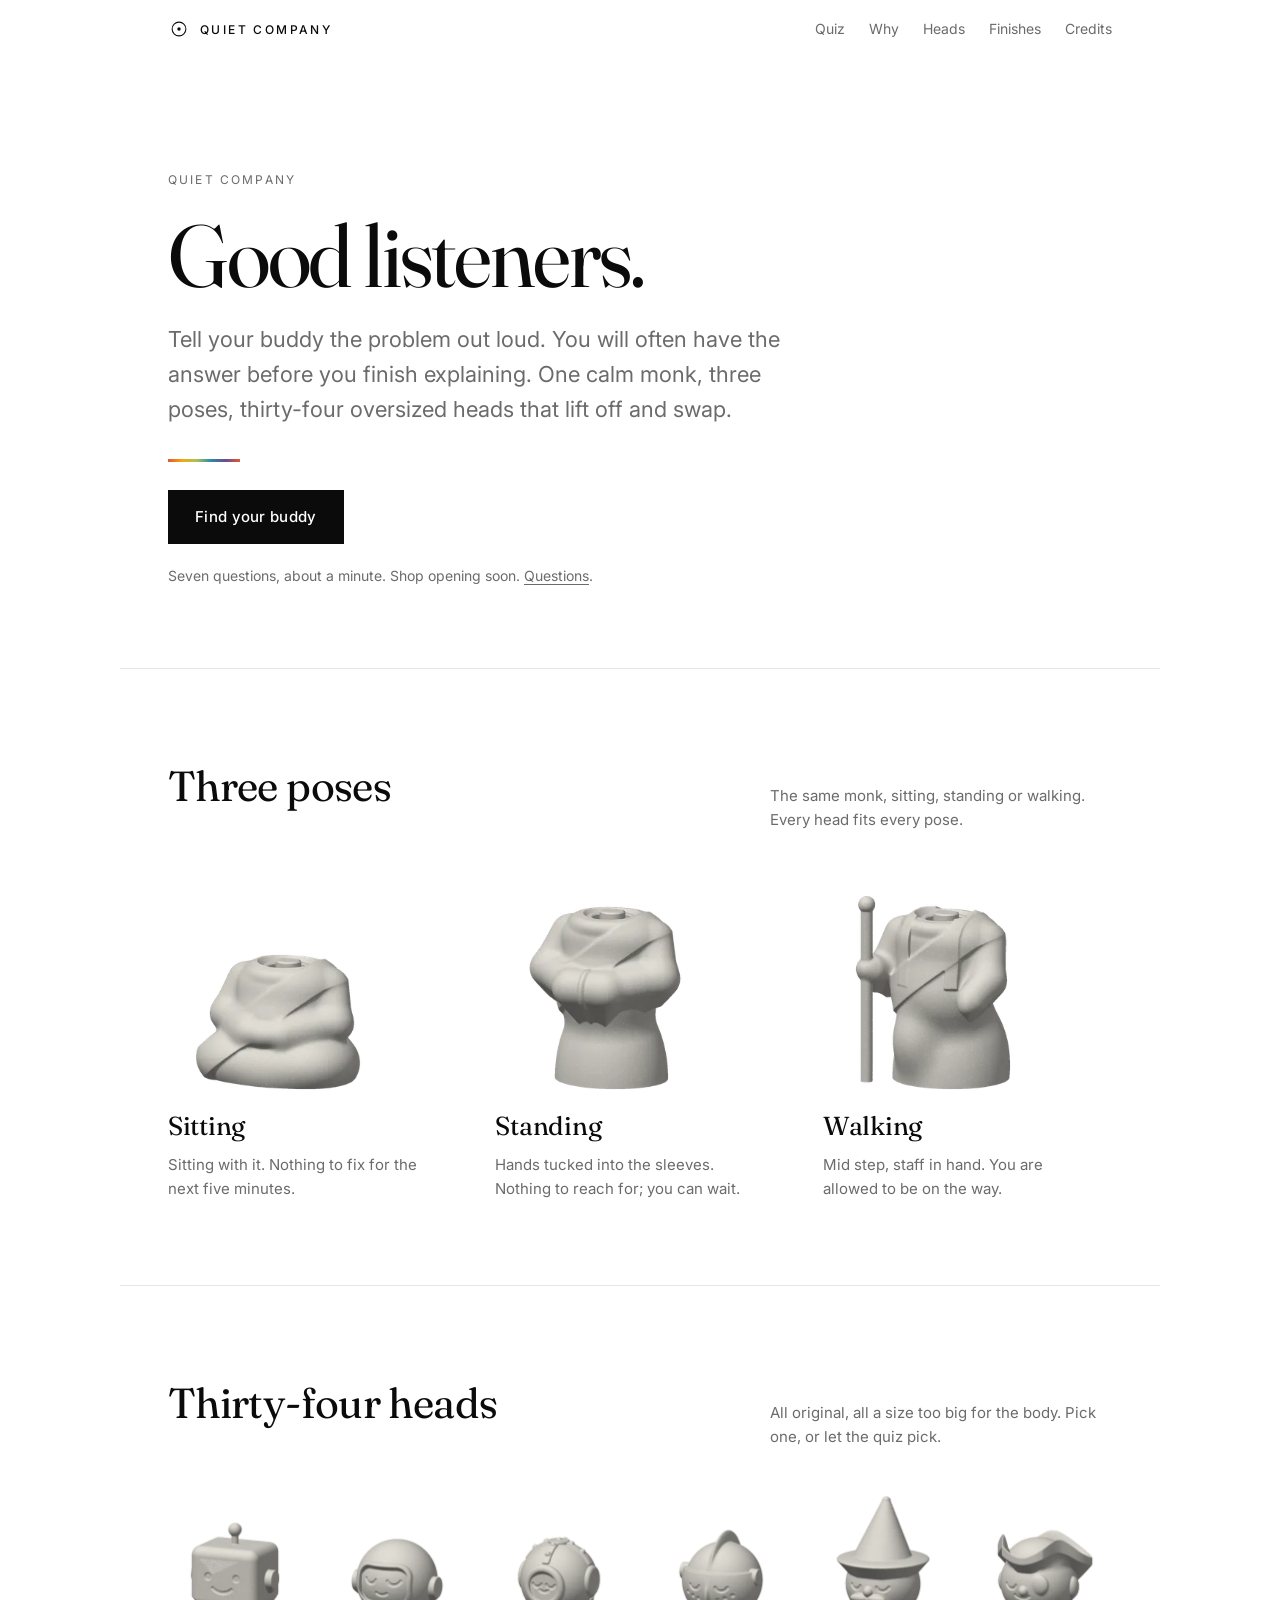
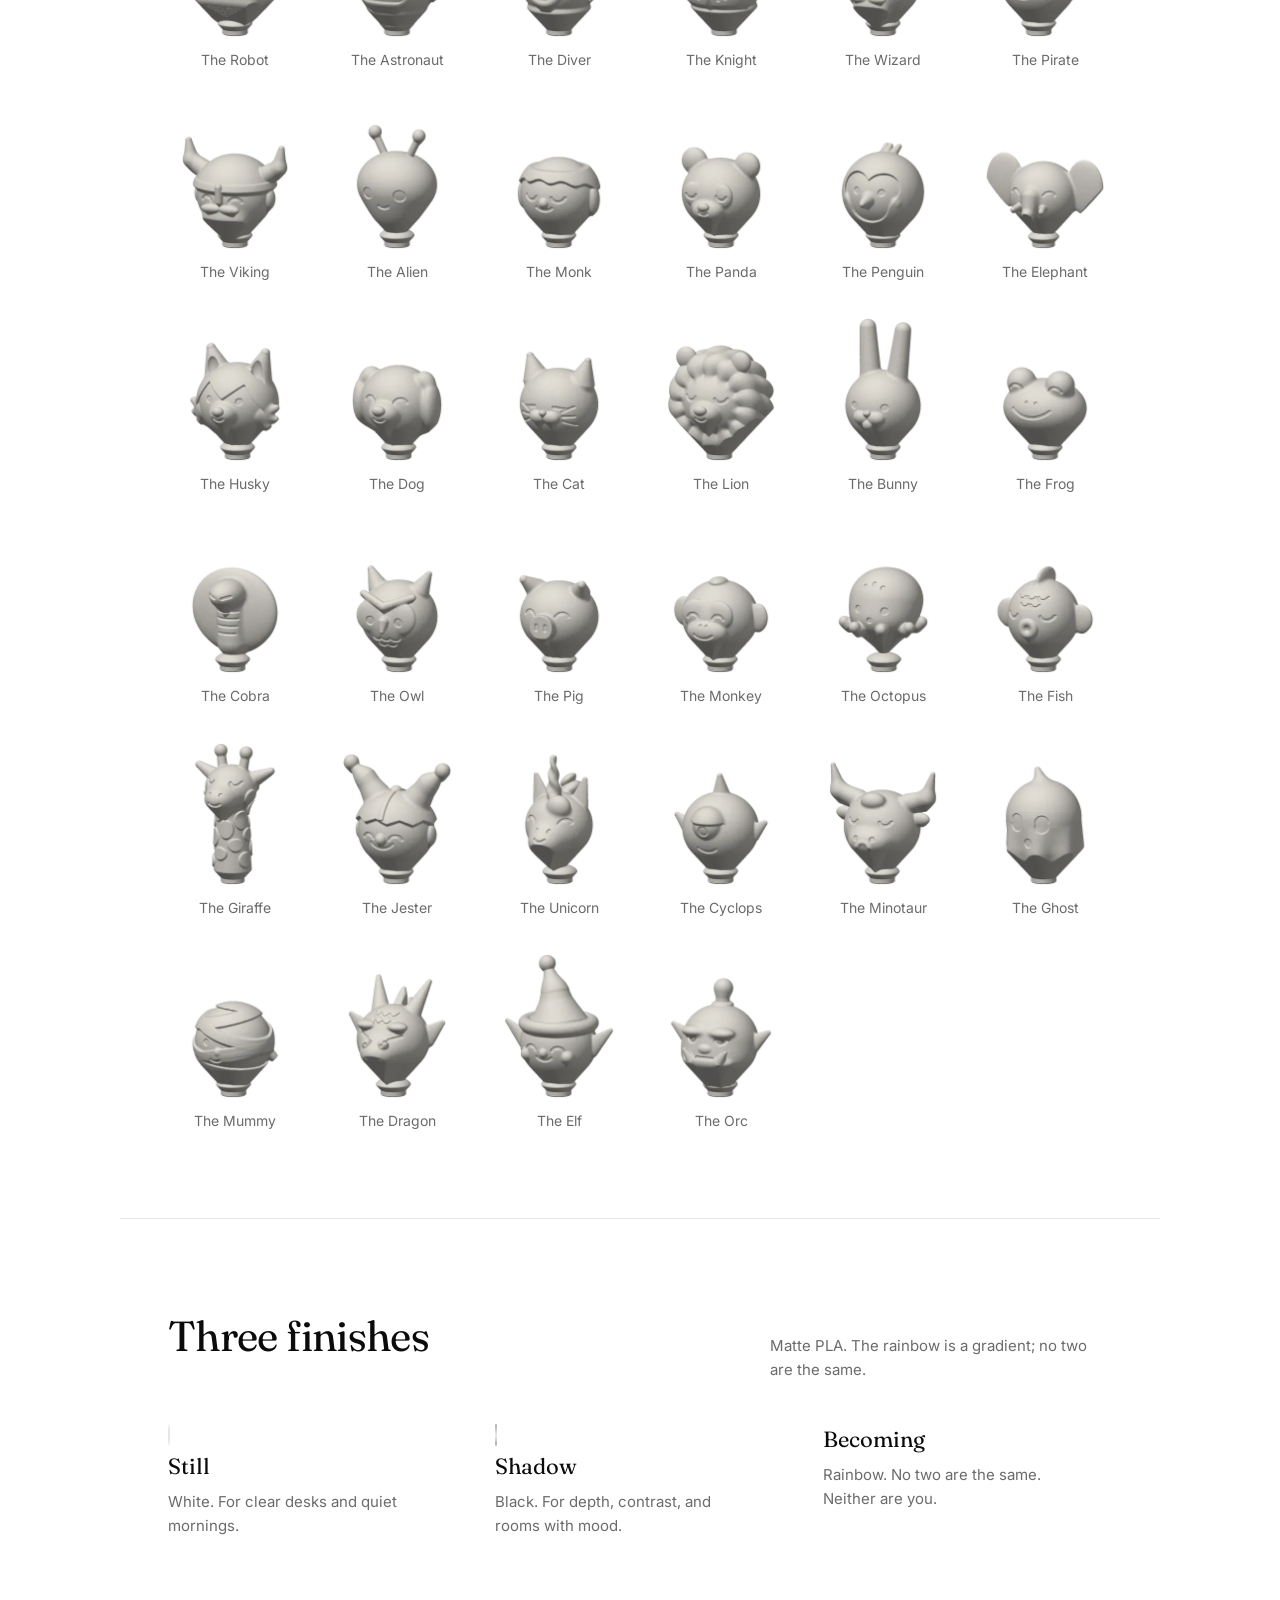
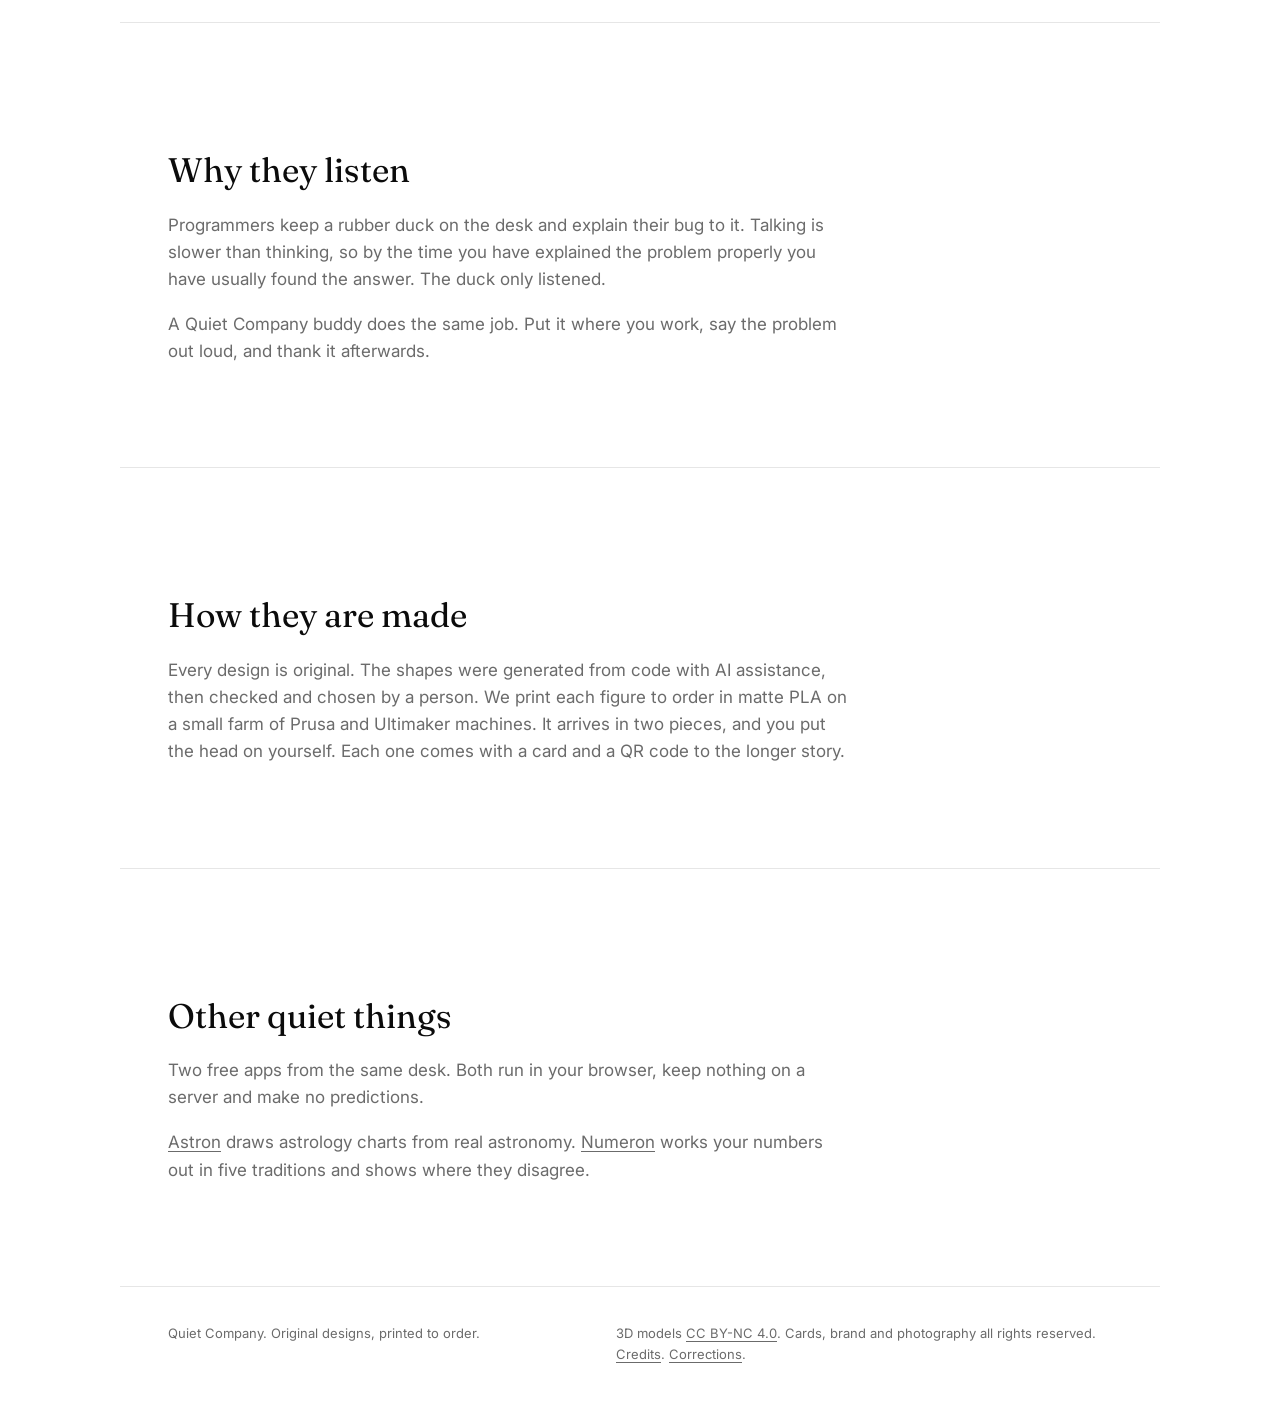
==== commit b1737819: "feat: eight creature heads; elephant and penguin reworked (D-032) 34 heads: adds unicorn, cyclops, m" ====
--- a/index.html
+++ b/index.html
@@ -4,7 +4,7 @@
 <meta charset="utf-8">
 <meta name="viewport" content="width=device-width, initial-scale=1">
 <title>Quiet Company | desk buddies that listen</title>
-<meta name="description" content="Desk buddies that listen. One calm monk, three poses, twenty-six oversized heads that swap. Original 3D-printed figures, printed to order.">
+<meta name="description" content="Desk buddies that listen. One calm monk, three poses, thirty-four oversized heads that swap. Original 3D-printed figures, printed to order.">
 <meta name="theme-color" content="#ffffff">
 <link rel="icon" href="assets/favicon.svg" type="image/svg+xml">
 <link rel="preconnect" href="https://fonts.googleapis.com">
@@ -40,7 +40,7 @@
   <section class="hero">
     <p class="eyebrow">Quiet Company</p>
     <h1>Good listeners.</h1>
-    <p class="lede">Tell your buddy the problem out loud. You will often have the answer before you finish explaining. One calm monk, three poses, twenty-six oversized heads that lift off and swap.</p>
+    <p class="lede">Tell your buddy the problem out loud. You will often have the answer before you finish explaining. One calm monk, three poses, thirty-four oversized heads that lift off and swap.</p>
     <div class="rule" aria-hidden="true"></div>
     <p><a class="button" href="quiz.html">Find your buddy</a></p>
     <p class="availability">Seven questions, about a minute. Shop opening soon. <a href="credits.html#contact">Questions</a>.</p>
@@ -56,7 +56,7 @@
 
   <section id="heads" class="section">
     <div class="section-head">
-      <h2>Twenty-six heads</h2>
+      <h2>Thirty-four heads</h2>
       <p>All original, all a size too big for the body. Pick one, or let the quiz pick.</p>
     </div>
     <div class="tiles" id="js-gallery"></div>
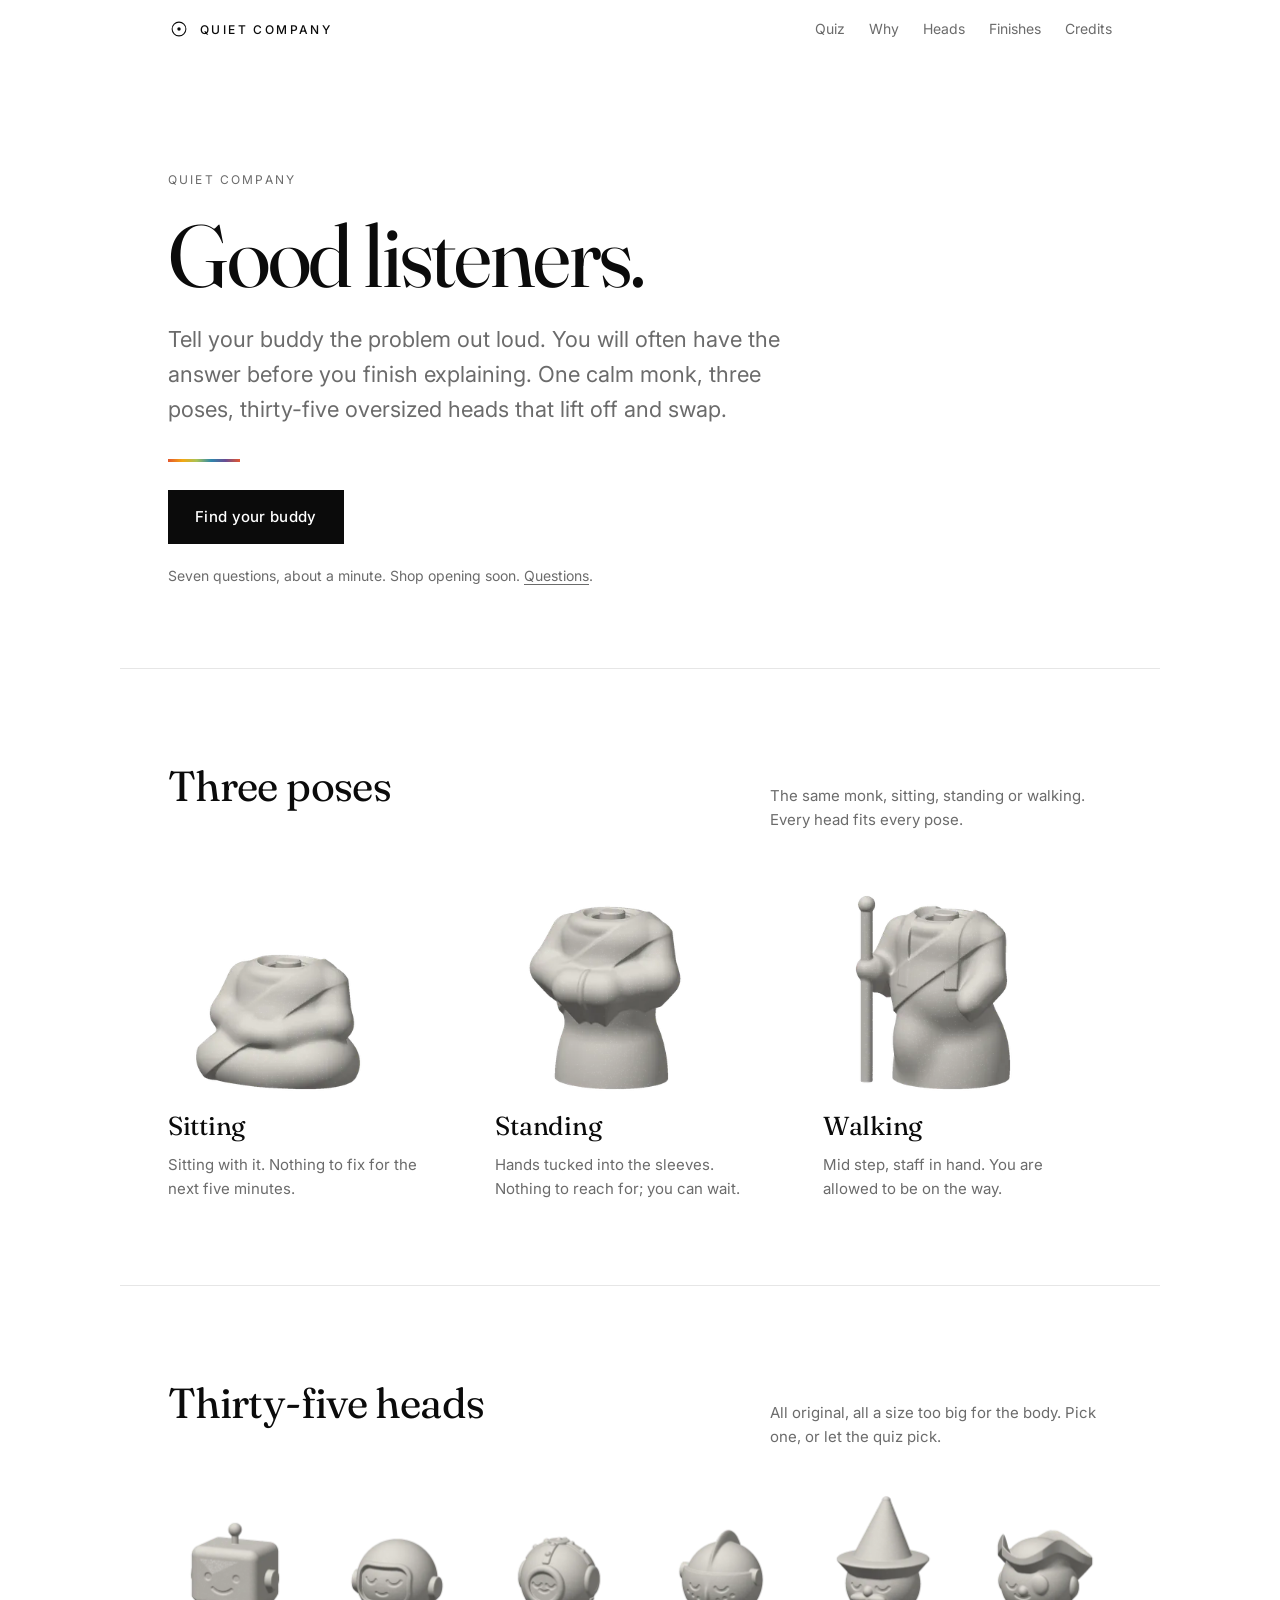
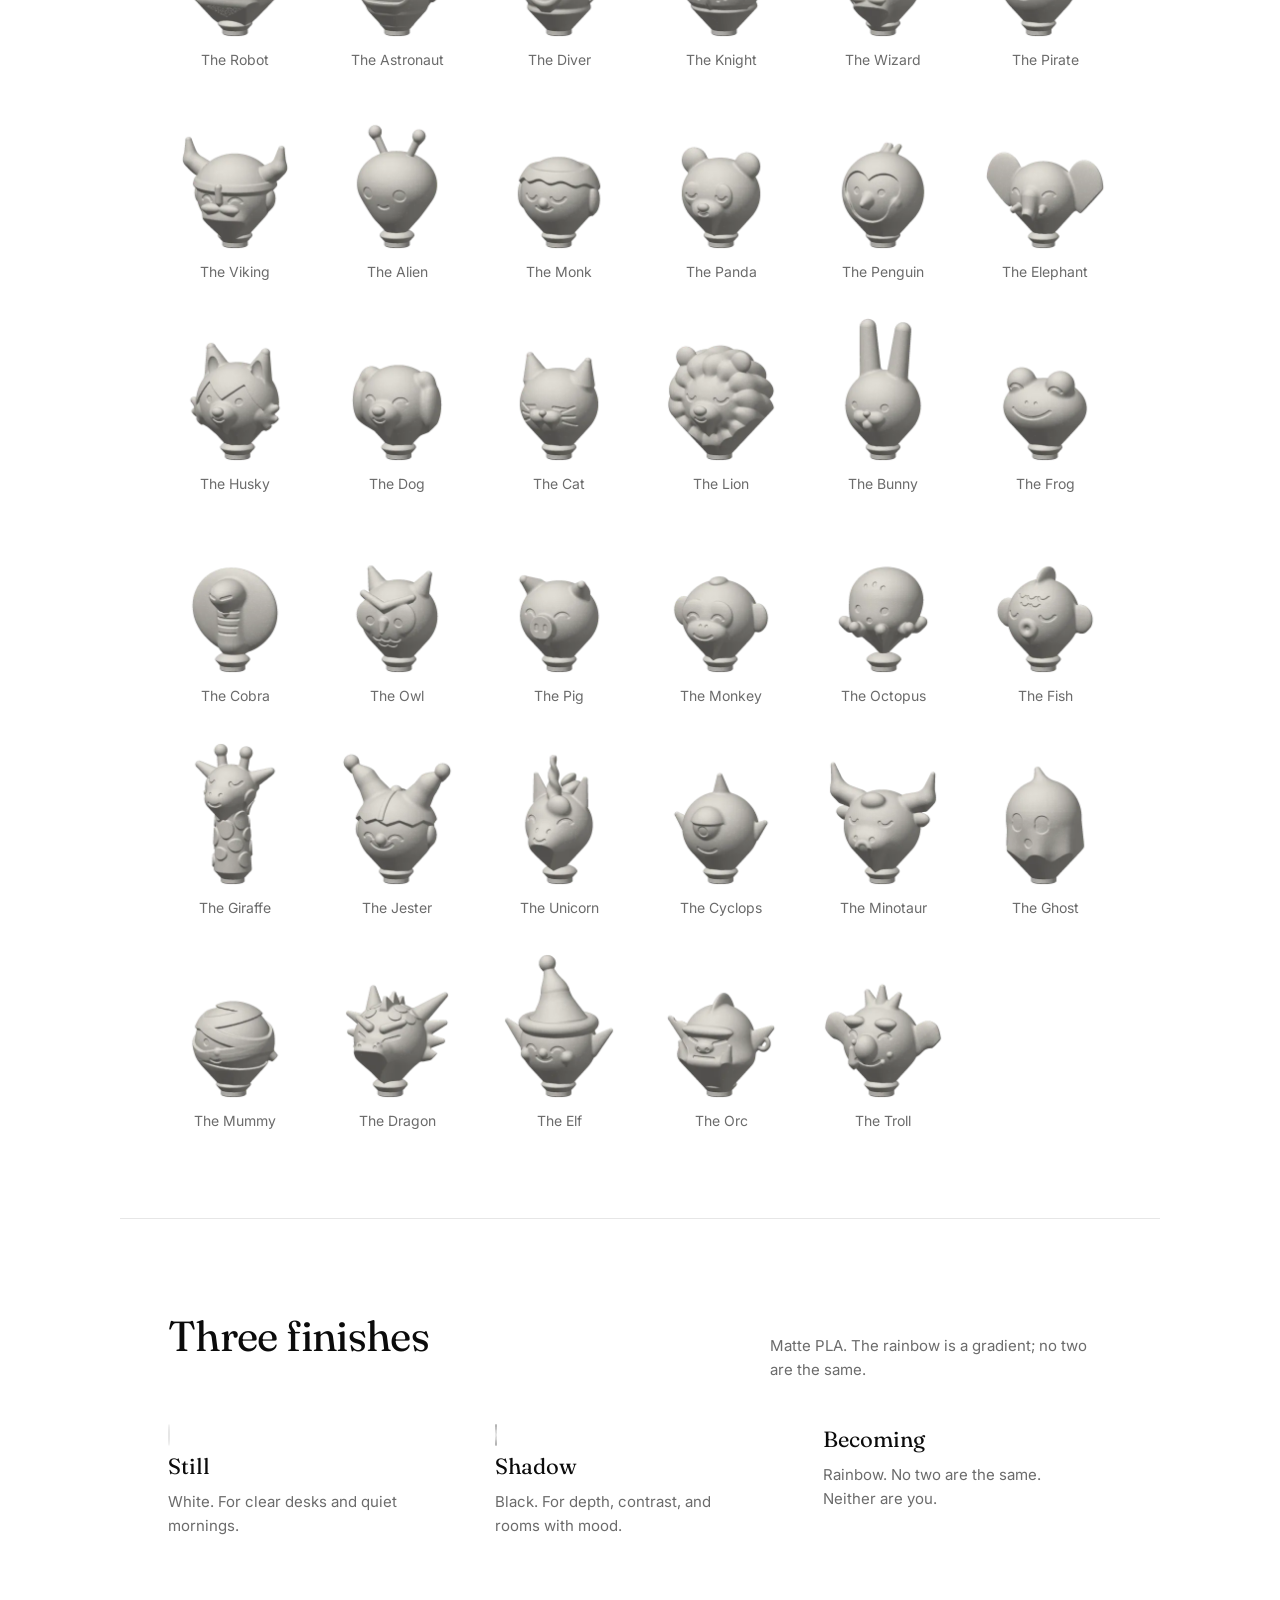
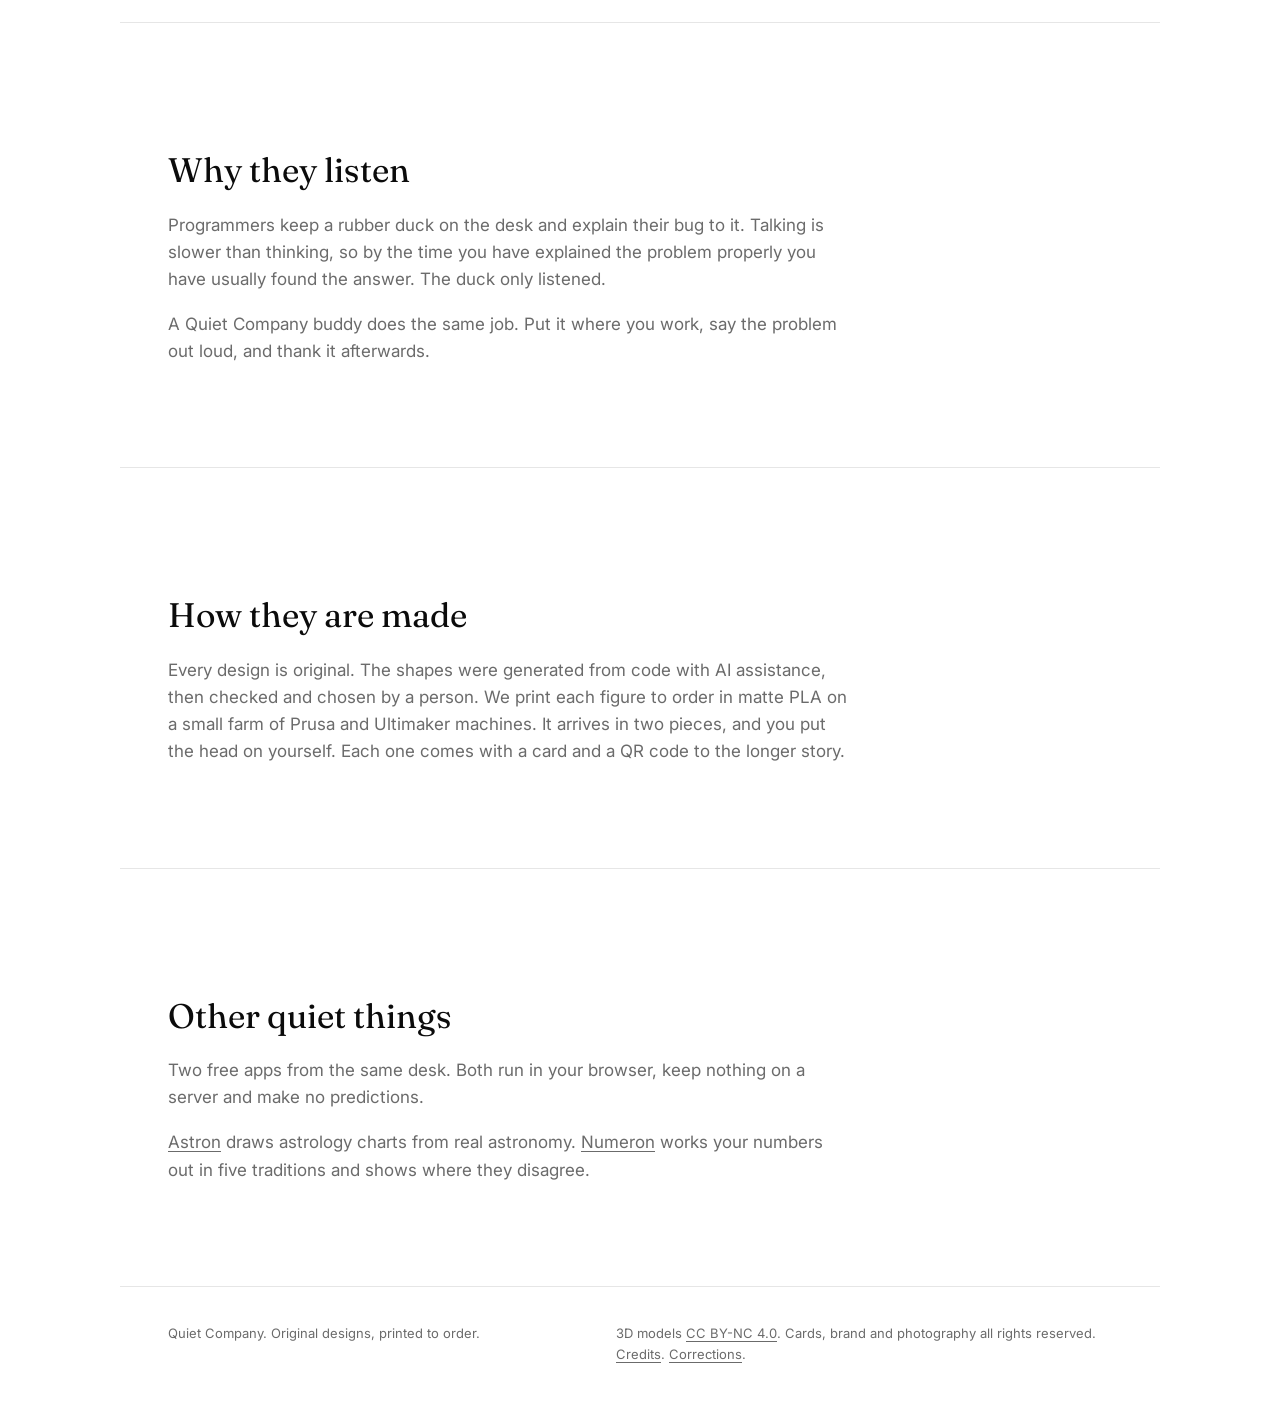
==== commit 6c608ef1: "feat: troll added; dragon and orc reworked; head shape rule (D-033) 35 heads.  Co-Authored-By: Claud" ====
--- a/index.html
+++ b/index.html
@@ -4,7 +4,7 @@
 <meta charset="utf-8">
 <meta name="viewport" content="width=device-width, initial-scale=1">
 <title>Quiet Company | desk buddies that listen</title>
-<meta name="description" content="Desk buddies that listen. One calm monk, three poses, thirty-four oversized heads that swap. Original 3D-printed figures, printed to order.">
+<meta name="description" content="Desk buddies that listen. One calm monk, three poses, thirty-five oversized heads that swap. Original 3D-printed figures, printed to order.">
 <meta name="theme-color" content="#ffffff">
 <link rel="icon" href="assets/favicon.svg" type="image/svg+xml">
 <link rel="preconnect" href="https://fonts.googleapis.com">
@@ -40,7 +40,7 @@
   <section class="hero">
     <p class="eyebrow">Quiet Company</p>
     <h1>Good listeners.</h1>
-    <p class="lede">Tell your buddy the problem out loud. You will often have the answer before you finish explaining. One calm monk, three poses, thirty-four oversized heads that lift off and swap.</p>
+    <p class="lede">Tell your buddy the problem out loud. You will often have the answer before you finish explaining. One calm monk, three poses, thirty-five oversized heads that lift off and swap.</p>
     <div class="rule" aria-hidden="true"></div>
     <p><a class="button" href="quiz.html">Find your buddy</a></p>
     <p class="availability">Seven questions, about a minute. Shop opening soon. <a href="credits.html#contact">Questions</a>.</p>
@@ -56,7 +56,7 @@
 
   <section id="heads" class="section">
     <div class="section-head">
-      <h2>Thirty-four heads</h2>
+      <h2>Thirty-five heads</h2>
       <p>All original, all a size too big for the body. Pick one, or let the quiz pick.</p>
     </div>
     <div class="tiles" id="js-gallery"></div>
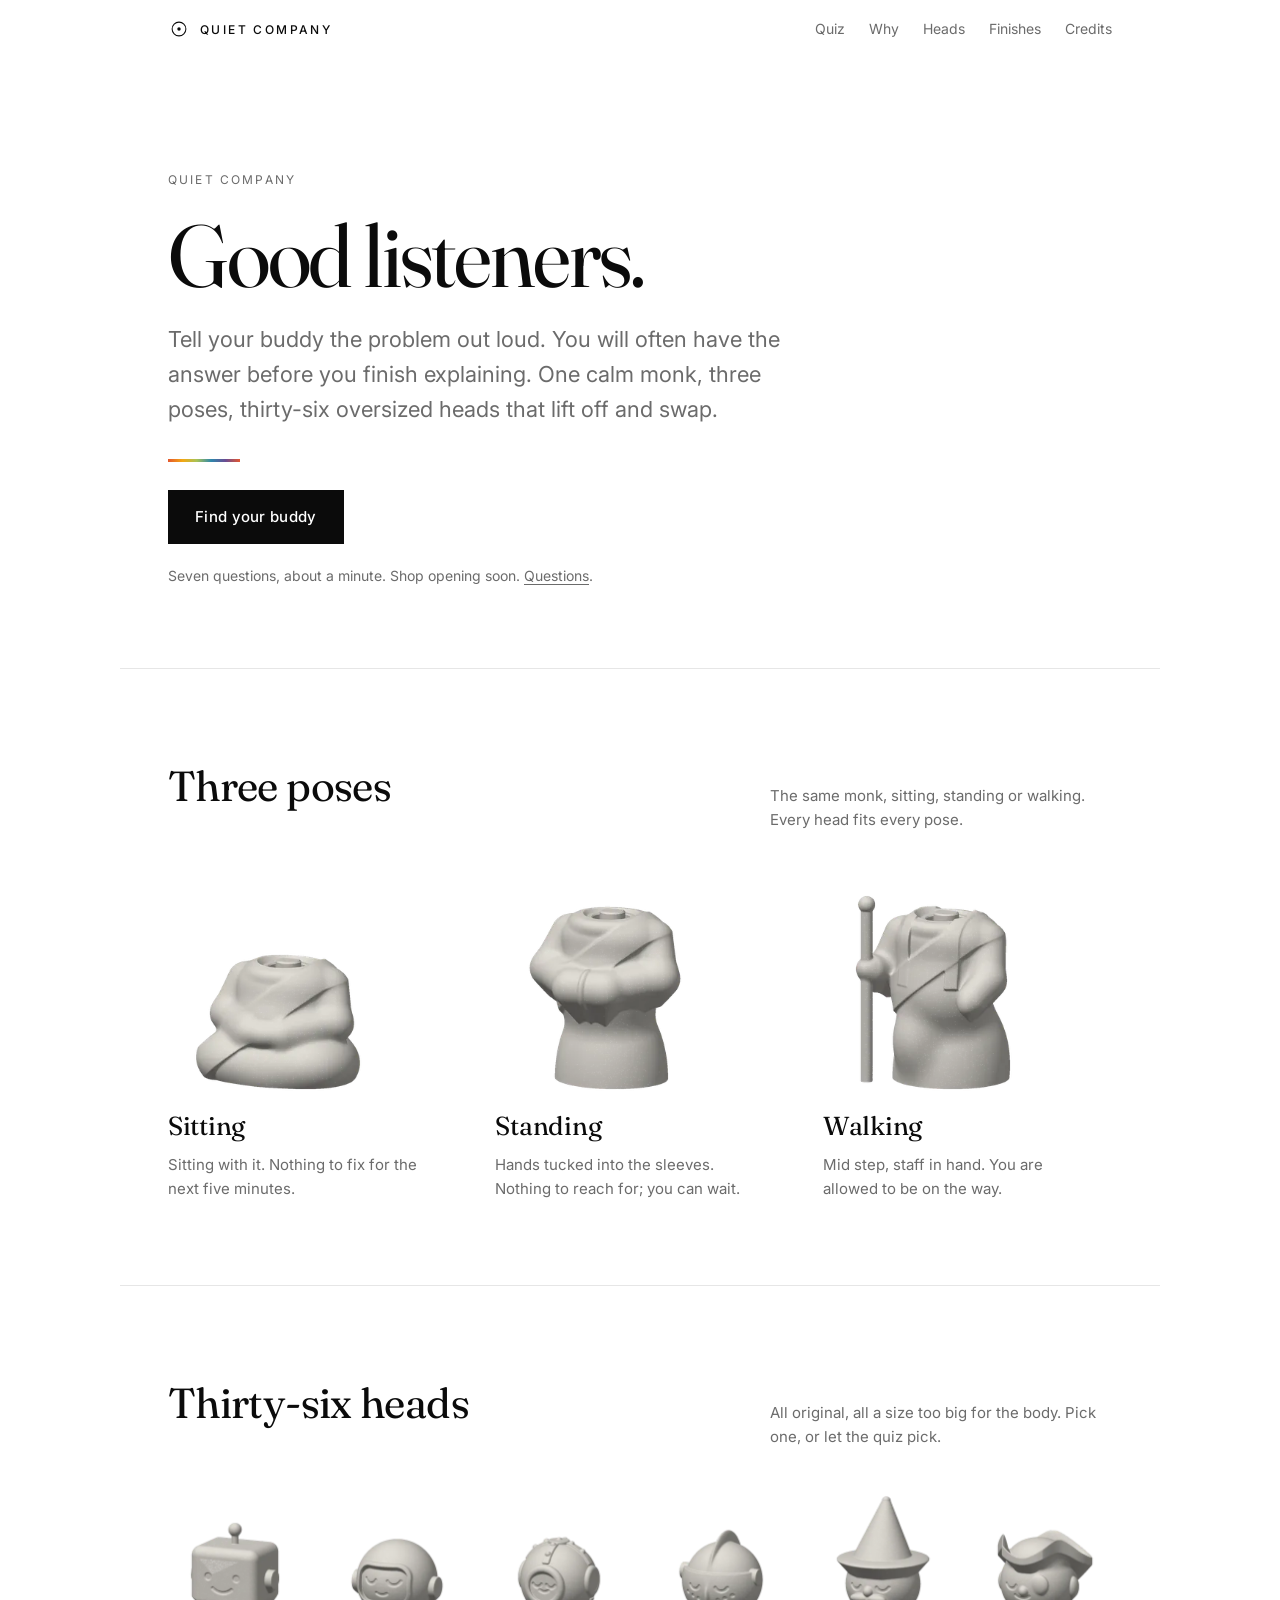
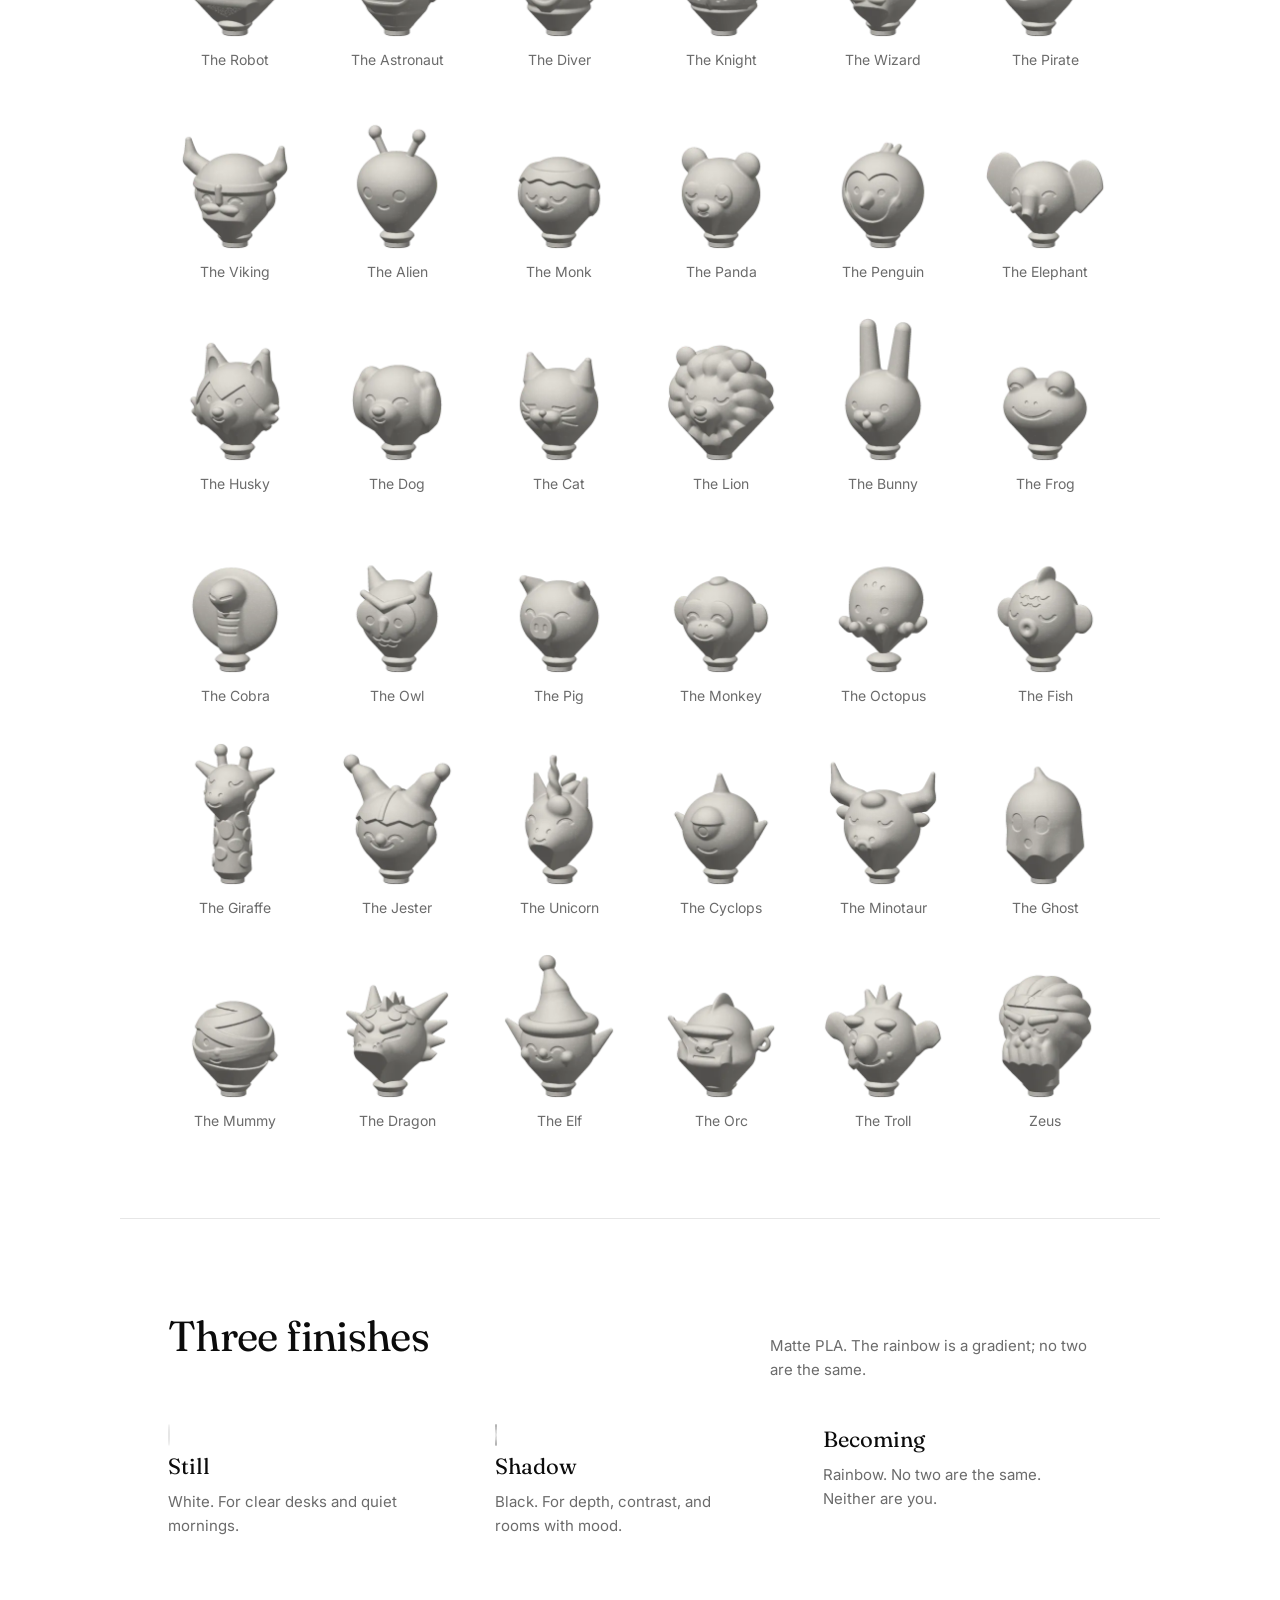
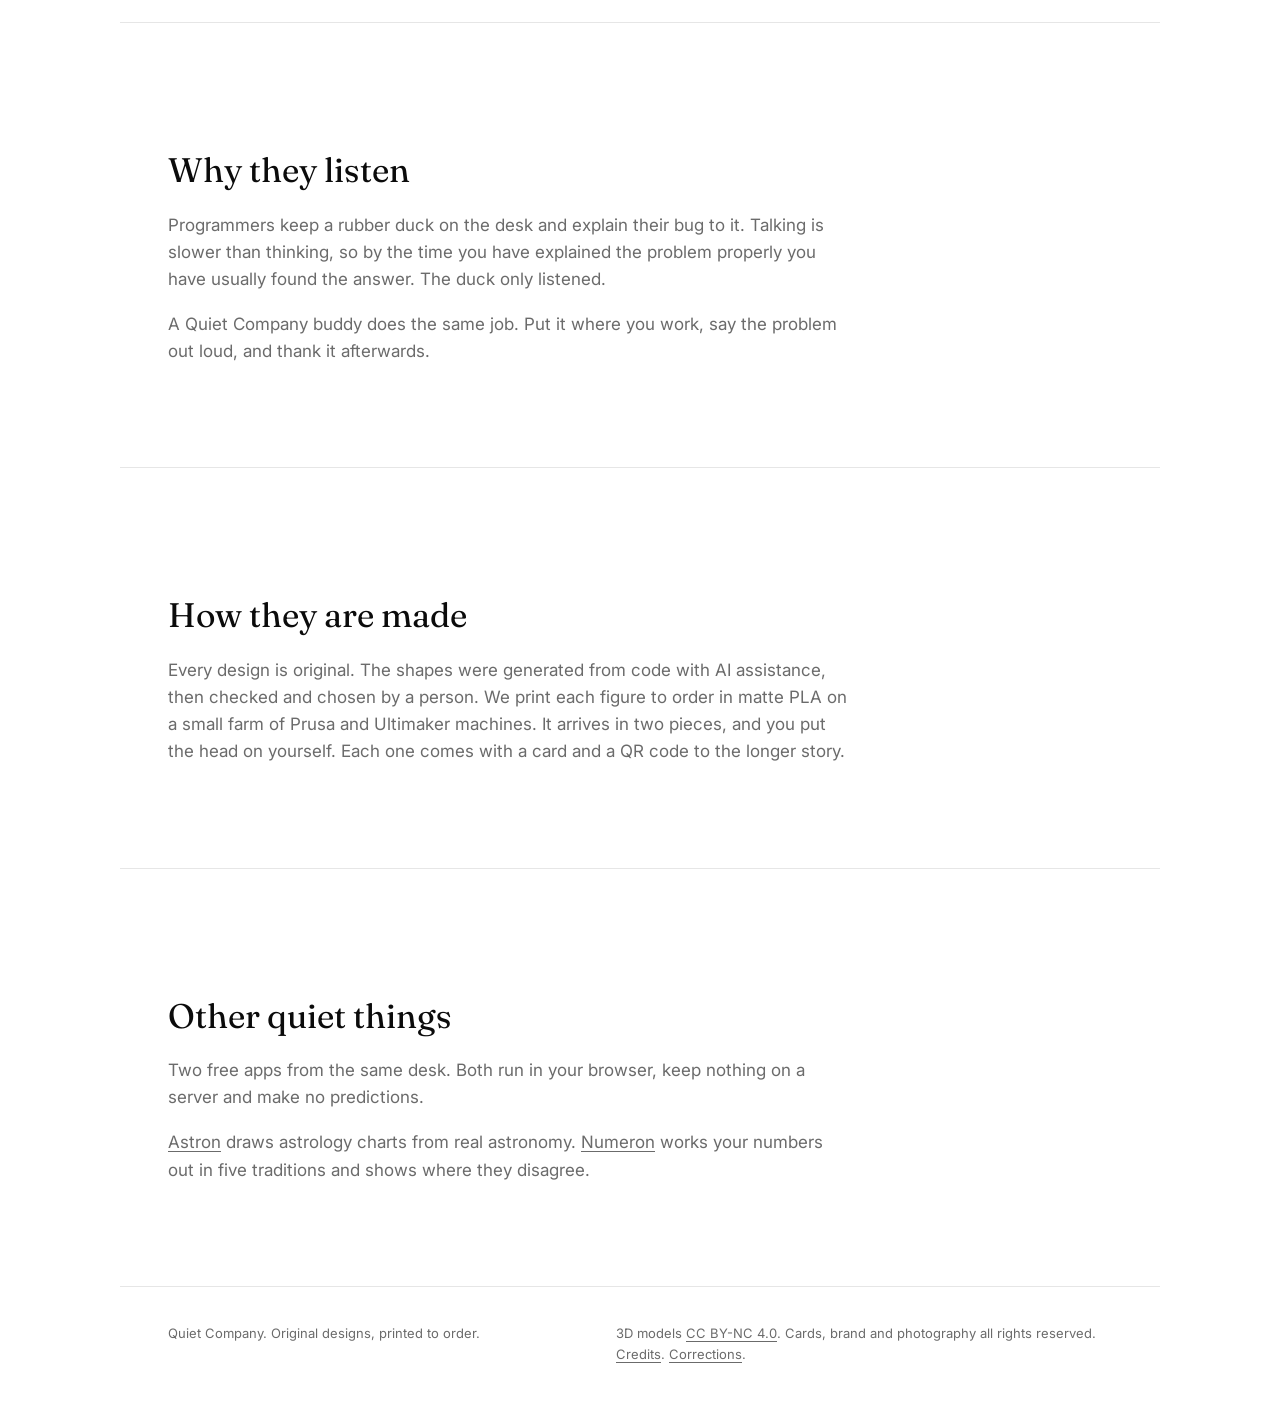
==== commit 0ba2d0bf: "feat: Zeus rebuilt on a short neck and added to the line-up (D-034) 36 heads.  Co-Authored-By: Claud" ====
--- a/index.html
+++ b/index.html
@@ -4,7 +4,7 @@
 <meta charset="utf-8">
 <meta name="viewport" content="width=device-width, initial-scale=1">
 <title>Quiet Company | desk buddies that listen</title>
-<meta name="description" content="Desk buddies that listen. One calm monk, three poses, thirty-five oversized heads that swap. Original 3D-printed figures, printed to order.">
+<meta name="description" content="Desk buddies that listen. One calm monk, three poses, thirty-six oversized heads that swap. Original 3D-printed figures, printed to order.">
 <meta name="theme-color" content="#ffffff">
 <link rel="icon" href="assets/favicon.svg" type="image/svg+xml">
 <link rel="preconnect" href="https://fonts.googleapis.com">
@@ -40,7 +40,7 @@
   <section class="hero">
     <p class="eyebrow">Quiet Company</p>
     <h1>Good listeners.</h1>
-    <p class="lede">Tell your buddy the problem out loud. You will often have the answer before you finish explaining. One calm monk, three poses, thirty-five oversized heads that lift off and swap.</p>
+    <p class="lede">Tell your buddy the problem out loud. You will often have the answer before you finish explaining. One calm monk, three poses, thirty-six oversized heads that lift off and swap.</p>
     <div class="rule" aria-hidden="true"></div>
     <p><a class="button" href="quiz.html">Find your buddy</a></p>
     <p class="availability">Seven questions, about a minute. Shop opening soon. <a href="credits.html#contact">Questions</a>.</p>
@@ -56,7 +56,7 @@
 
   <section id="heads" class="section">
     <div class="section-head">
-      <h2>Thirty-five heads</h2>
+      <h2>Thirty-six heads</h2>
       <p>All original, all a size too big for the body. Pick one, or let the quiz pick.</p>
     </div>
     <div class="tiles" id="js-gallery"></div>
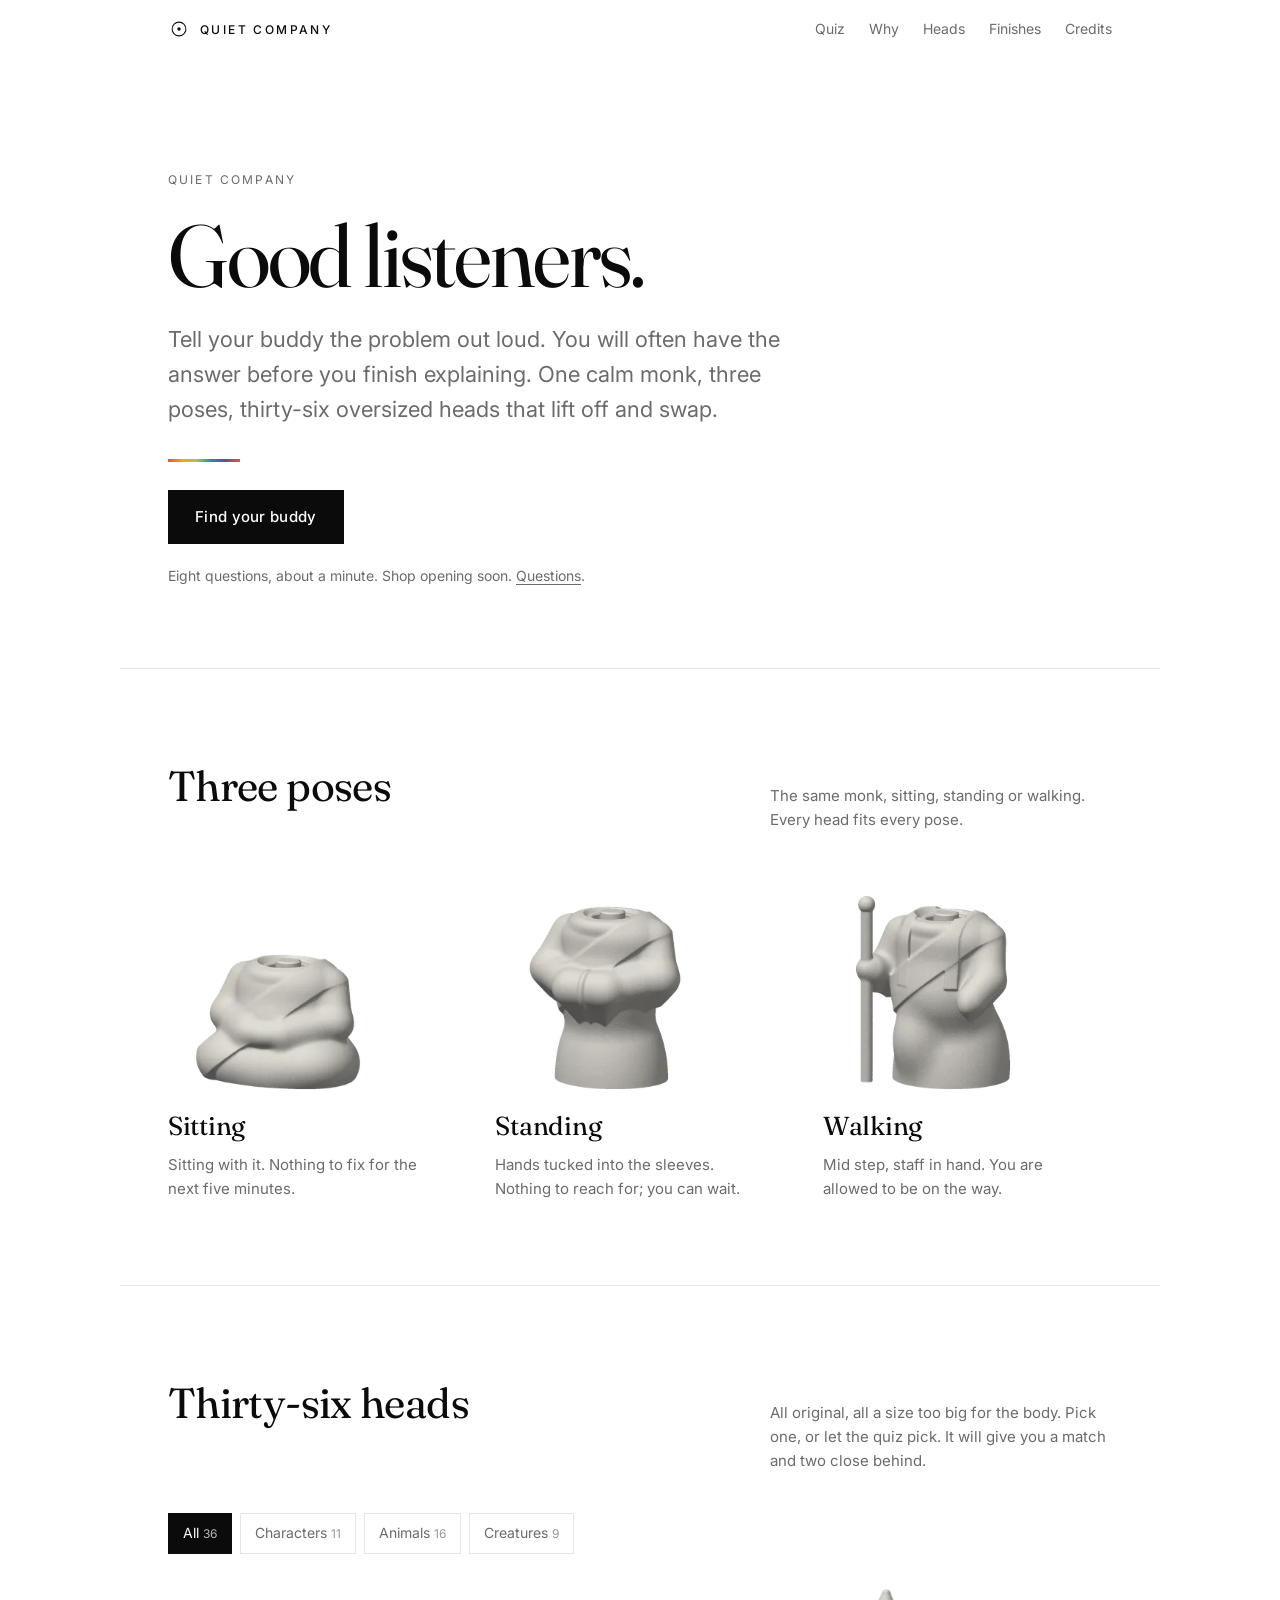
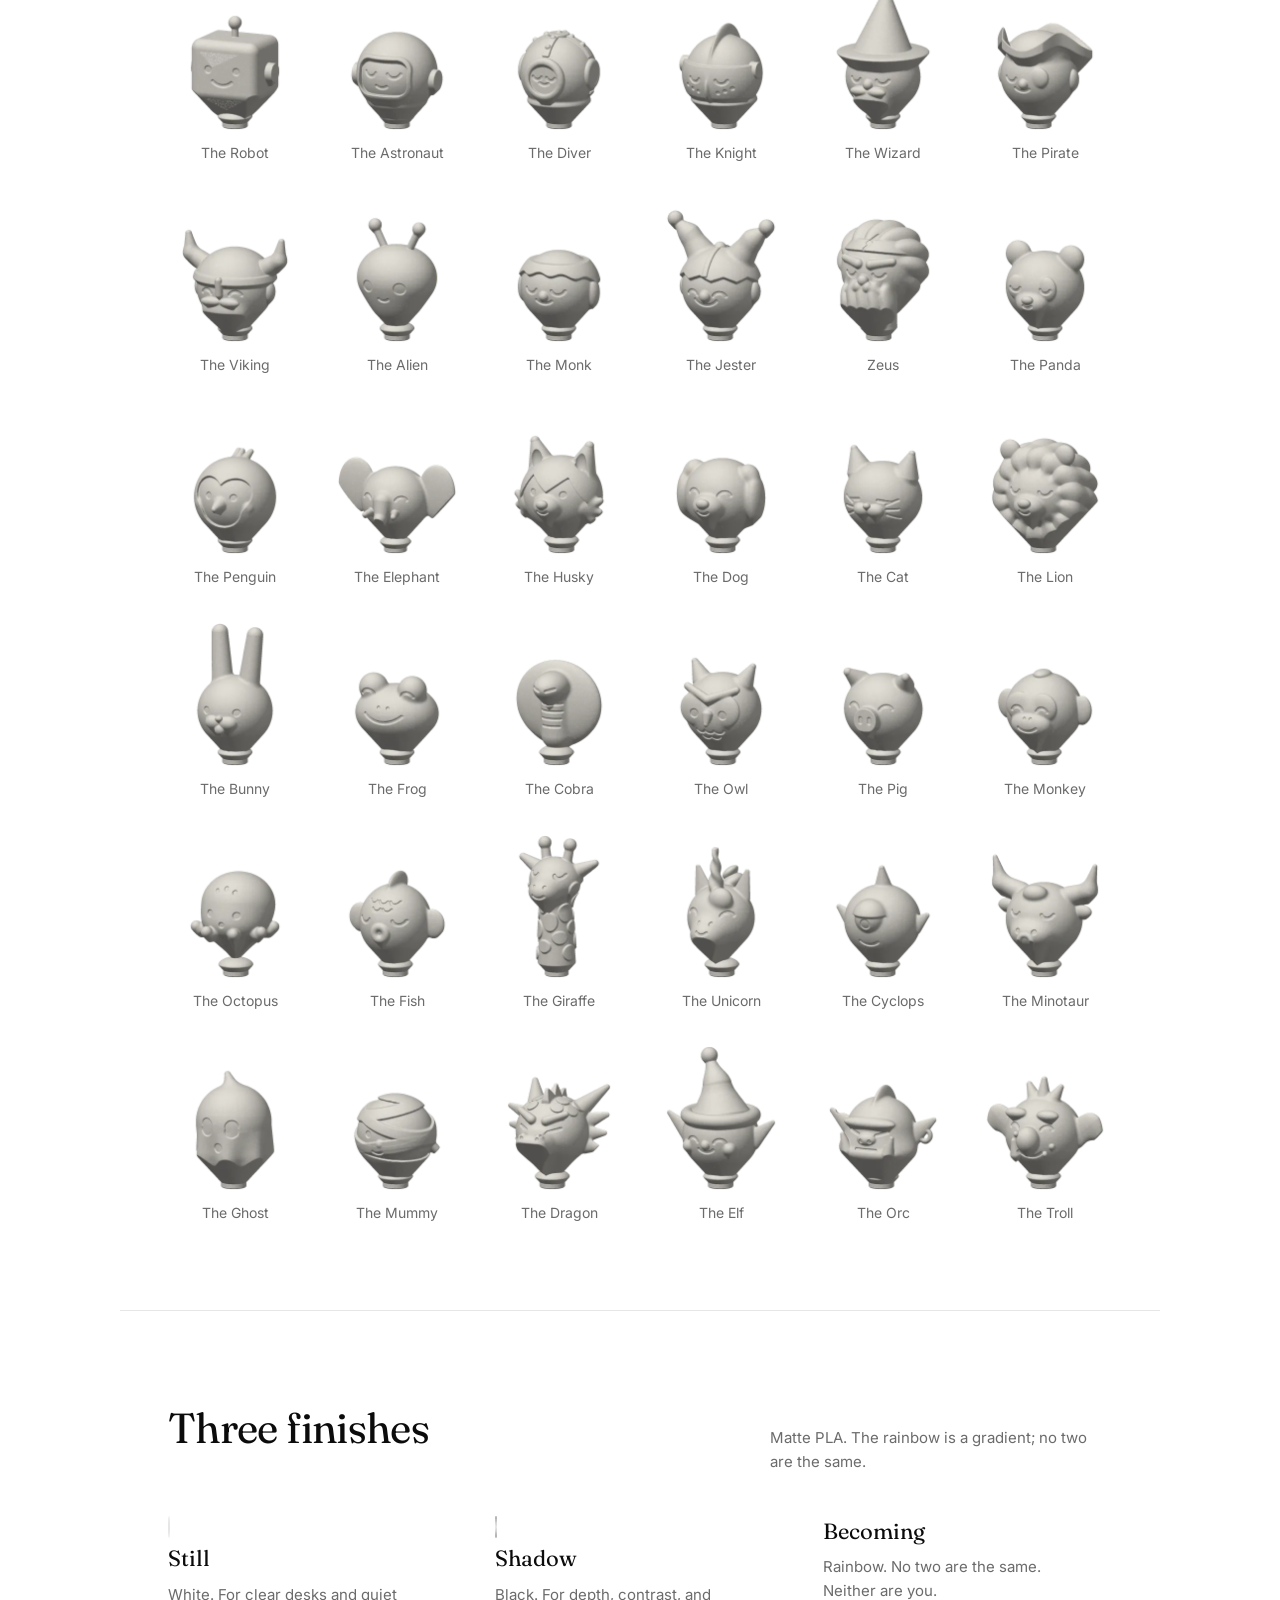
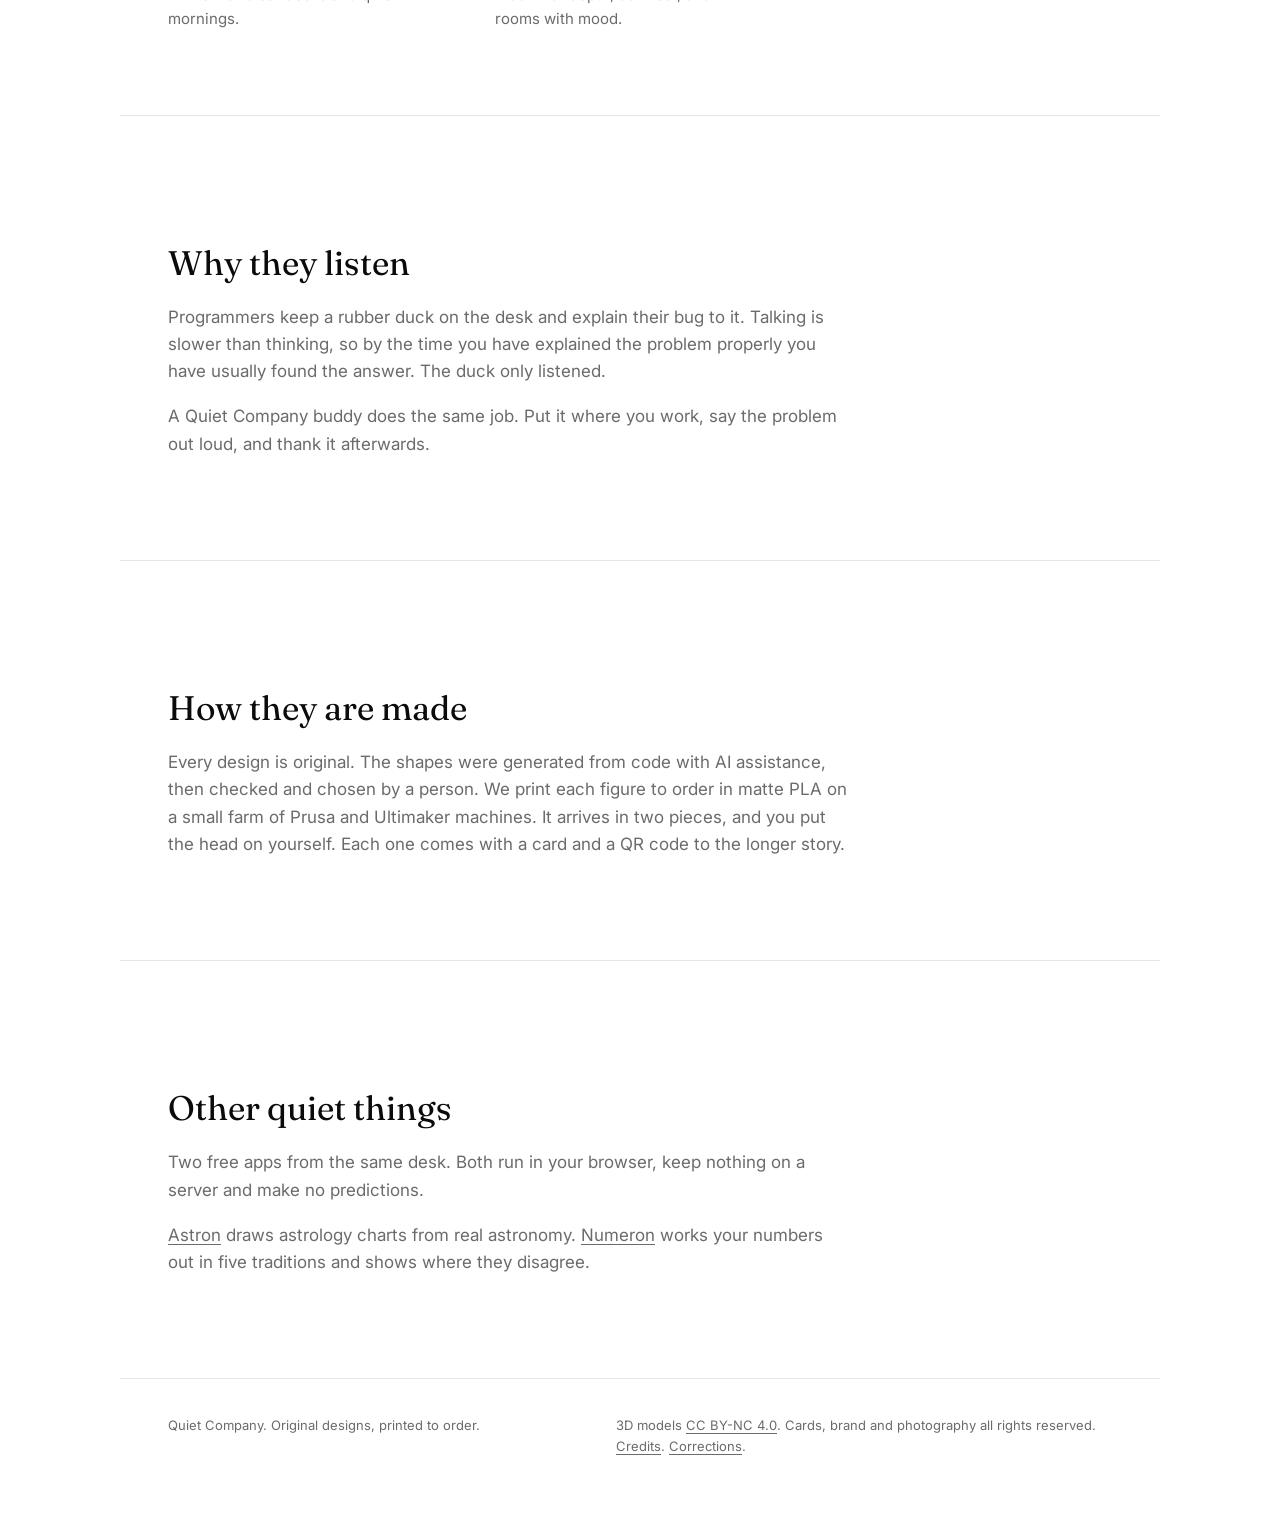
==== commit 0b0650a4: "feat: gallery filters by family, eight-question quiz, two runners-up (D-035) Heads are grouped into " ====
--- a/index.html
+++ b/index.html
@@ -43,7 +43,7 @@
     <p class="lede">Tell your buddy the problem out loud. You will often have the answer before you finish explaining. One calm monk, three poses, thirty-six oversized heads that lift off and swap.</p>
     <div class="rule" aria-hidden="true"></div>
     <p><a class="button" href="quiz.html">Find your buddy</a></p>
-    <p class="availability">Seven questions, about a minute. Shop opening soon. <a href="credits.html#contact">Questions</a>.</p>
+    <p class="availability">Eight questions, about a minute. Shop opening soon. <a href="credits.html#contact">Questions</a>.</p>
   </section>
 
   <section id="poses" class="section">
@@ -57,7 +57,7 @@
   <section id="heads" class="section">
     <div class="section-head">
       <h2>Thirty-six heads</h2>
-      <p>All original, all a size too big for the body. Pick one, or let the quiz pick.</p>
+      <p>All original, all a size too big for the body. Pick one, or let the quiz pick. It will give you a match and two close behind.</p>
     </div>
     <div class="tiles" id="js-gallery"></div>
     <noscript><p class="lede">The gallery and the quiz need JavaScript. Nothing is tracked and nothing is sent anywhere.</p></noscript>
--- a/assets/style.css
+++ b/assets/style.css
@@ -337,6 +337,22 @@
   grid-template-columns: repeat(auto-fill, minmax(132px, 1fr));
   gap: clamp(14px, 2.4vw, 28px);
 }
+.filters { display: flex; flex-wrap: wrap; gap: 8px; margin: 0 0 28px; }
+.filter {
+  padding: 8px 14px;
+  border: 1px solid var(--line);
+  background: transparent;
+  color: var(--muted);
+  font: inherit;
+  font-size: 14px;
+  cursor: pointer;
+}
+.filter:hover { border-color: var(--ink); color: var(--ink); }
+.filter[aria-pressed="true"] { border-color: var(--ink); background: var(--ink); color: var(--paper); }
+.filter .count { font-size: 12px; opacity: 0.7; }
+.tile[hidden] { display: none; }
+.alts { display: grid; grid-template-columns: repeat(2, minmax(0, 150px)); gap: 20px; margin: 4px 0 28px; }
+
 .tile { display: block; text-decoration: none; text-align: center; }
 .tile img { width: 100%; max-width: 150px; margin: 0 auto 8px; transition: transform 0.2s ease; }
 .tile:hover img { transform: translateY(-4px); }
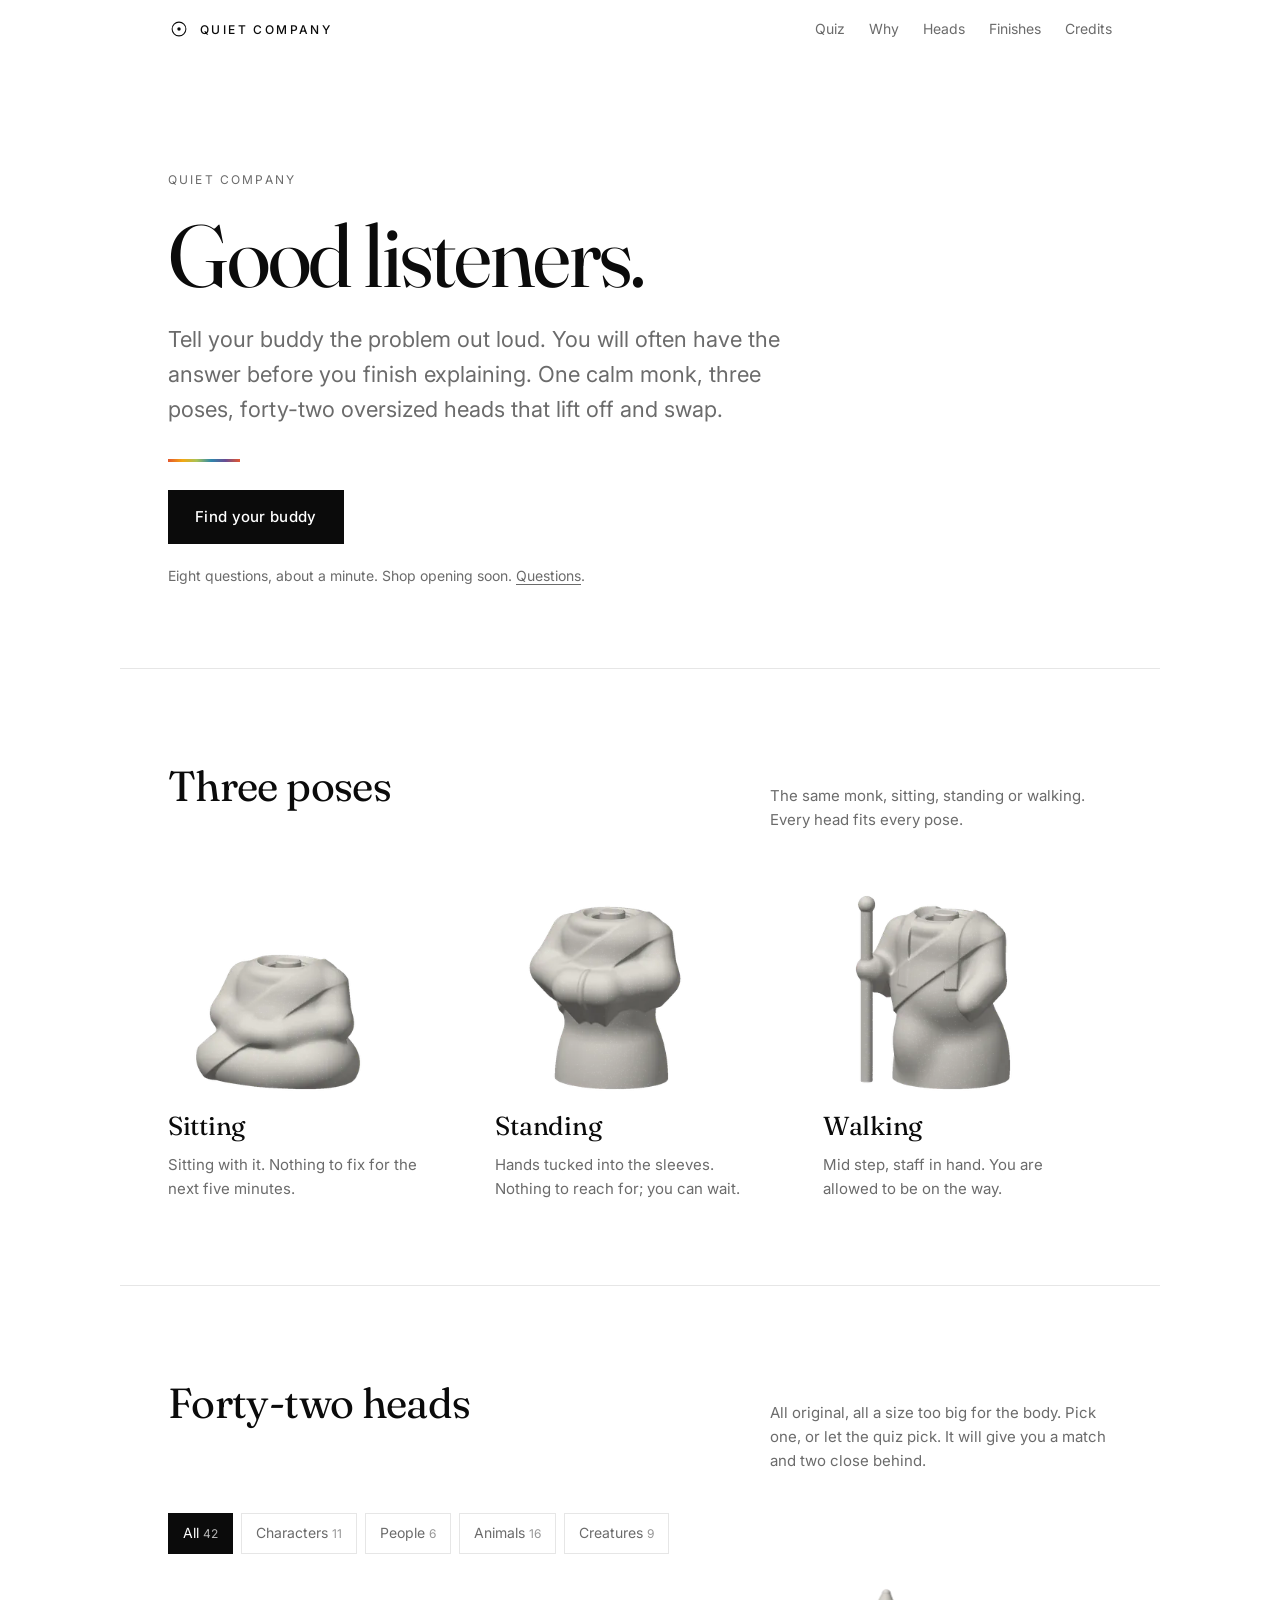
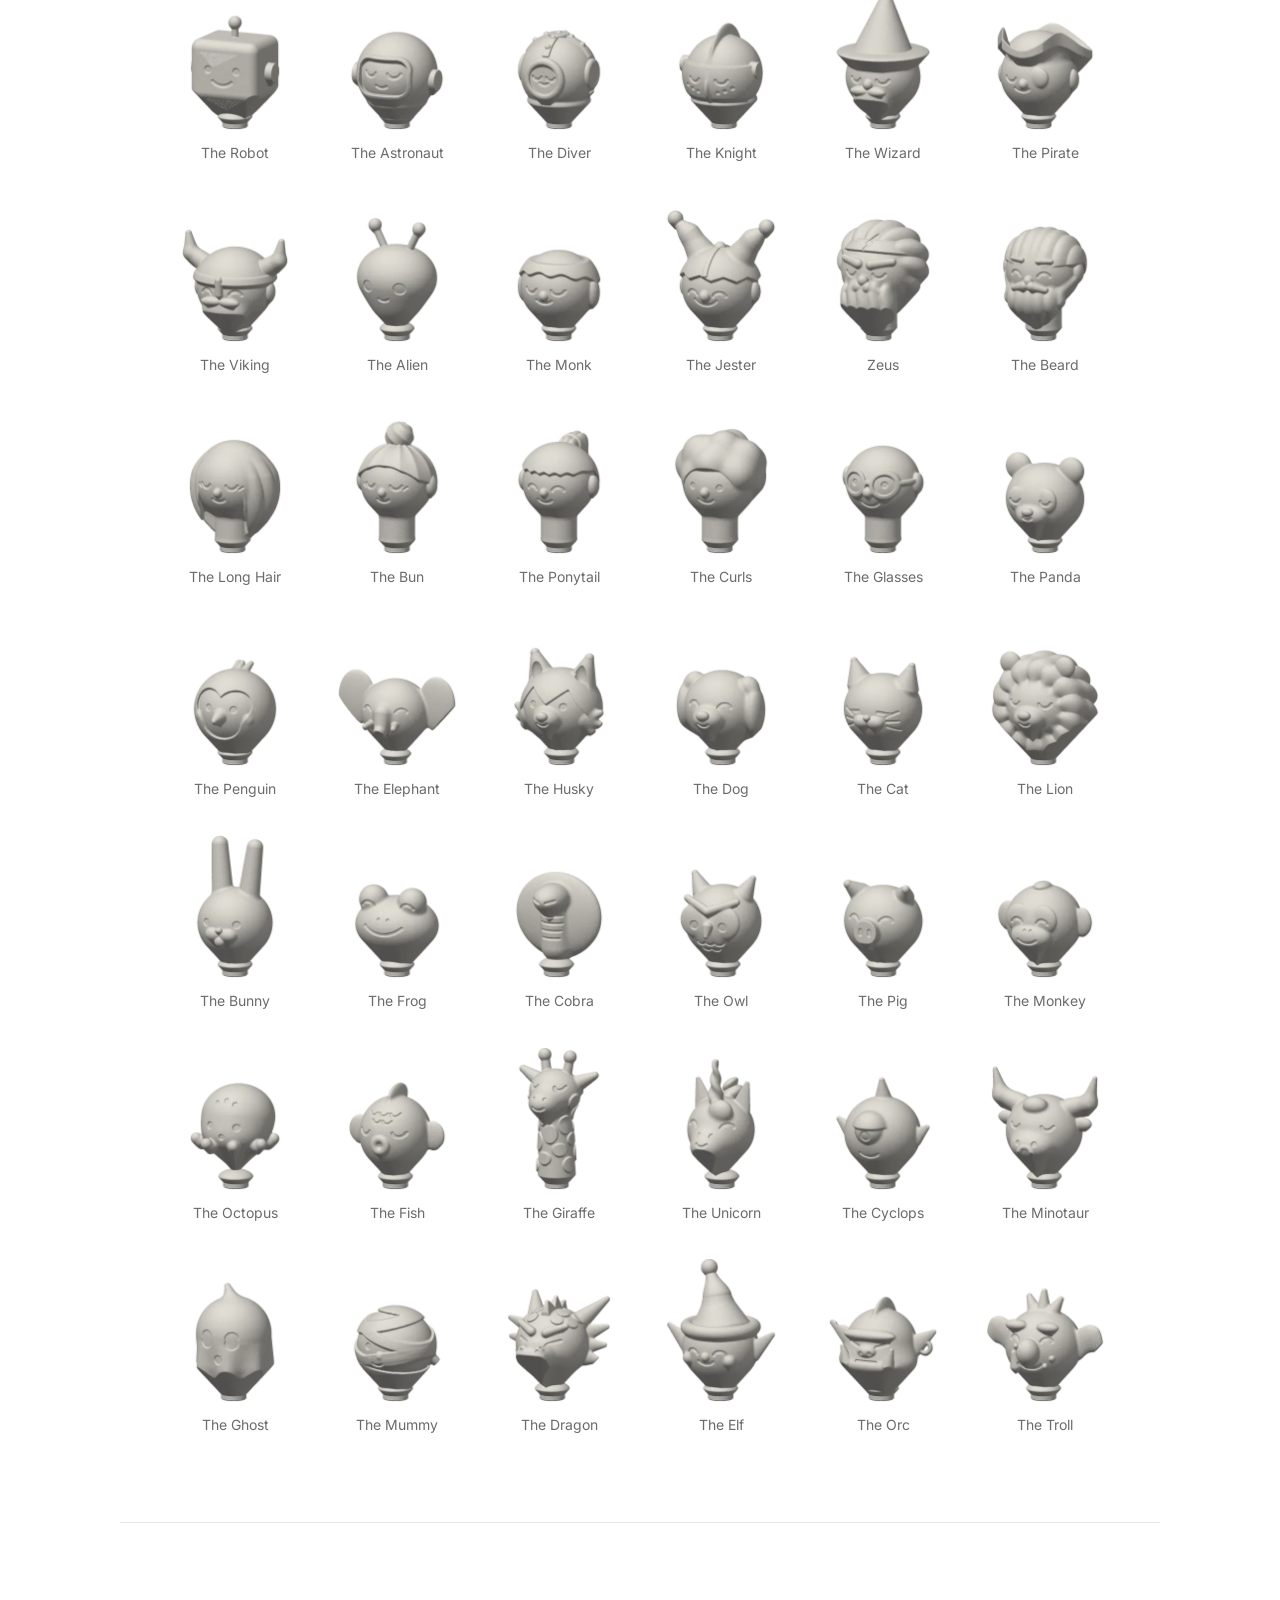
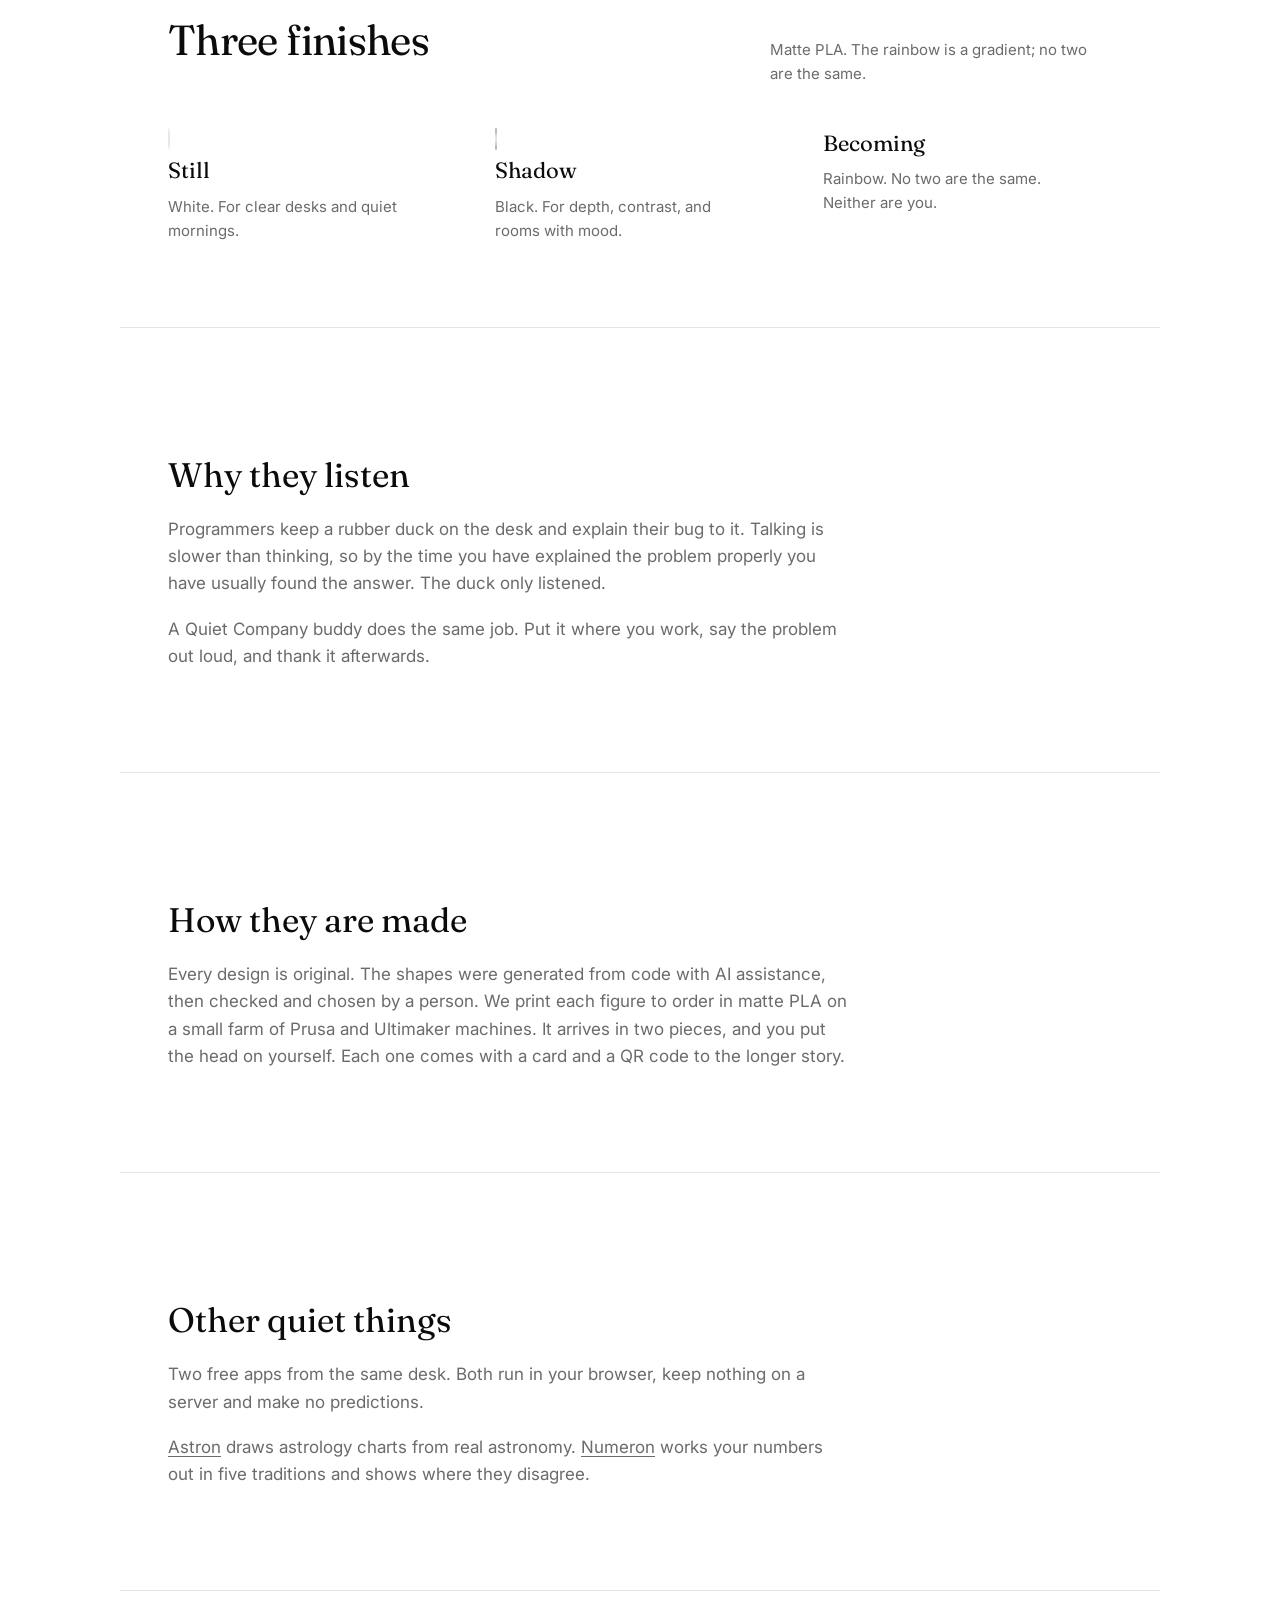
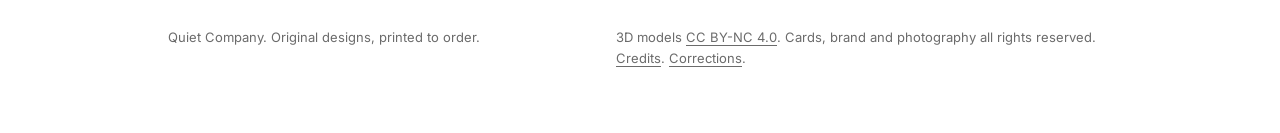
==== commit 729b9eec: "feat: People family of six plain heads (D-036) The Beard, The Long Hair, The Bun, The Ponytail, The " ====
--- a/index.html
+++ b/index.html
@@ -4,7 +4,7 @@
 <meta charset="utf-8">
 <meta name="viewport" content="width=device-width, initial-scale=1">
 <title>Quiet Company | desk buddies that listen</title>
-<meta name="description" content="Desk buddies that listen. One calm monk, three poses, thirty-six oversized heads that swap. Original 3D-printed figures, printed to order.">
+<meta name="description" content="Desk buddies that listen. One calm monk, three poses, forty-two oversized heads that swap. Original 3D-printed figures, printed to order.">
 <meta name="theme-color" content="#ffffff">
 <link rel="icon" href="assets/favicon.svg" type="image/svg+xml">
 <link rel="preconnect" href="https://fonts.googleapis.com">
@@ -40,7 +40,7 @@
   <section class="hero">
     <p class="eyebrow">Quiet Company</p>
     <h1>Good listeners.</h1>
-    <p class="lede">Tell your buddy the problem out loud. You will often have the answer before you finish explaining. One calm monk, three poses, thirty-six oversized heads that lift off and swap.</p>
+    <p class="lede">Tell your buddy the problem out loud. You will often have the answer before you finish explaining. One calm monk, three poses, forty-two oversized heads that lift off and swap.</p>
     <div class="rule" aria-hidden="true"></div>
     <p><a class="button" href="quiz.html">Find your buddy</a></p>
     <p class="availability">Eight questions, about a minute. Shop opening soon. <a href="credits.html#contact">Questions</a>.</p>
@@ -56,7 +56,7 @@
 
   <section id="heads" class="section">
     <div class="section-head">
-      <h2>Thirty-six heads</h2>
+      <h2>Forty-two heads</h2>
       <p>All original, all a size too big for the body. Pick one, or let the quiz pick. It will give you a match and two close behind.</p>
     </div>
     <div class="tiles" id="js-gallery"></div>
